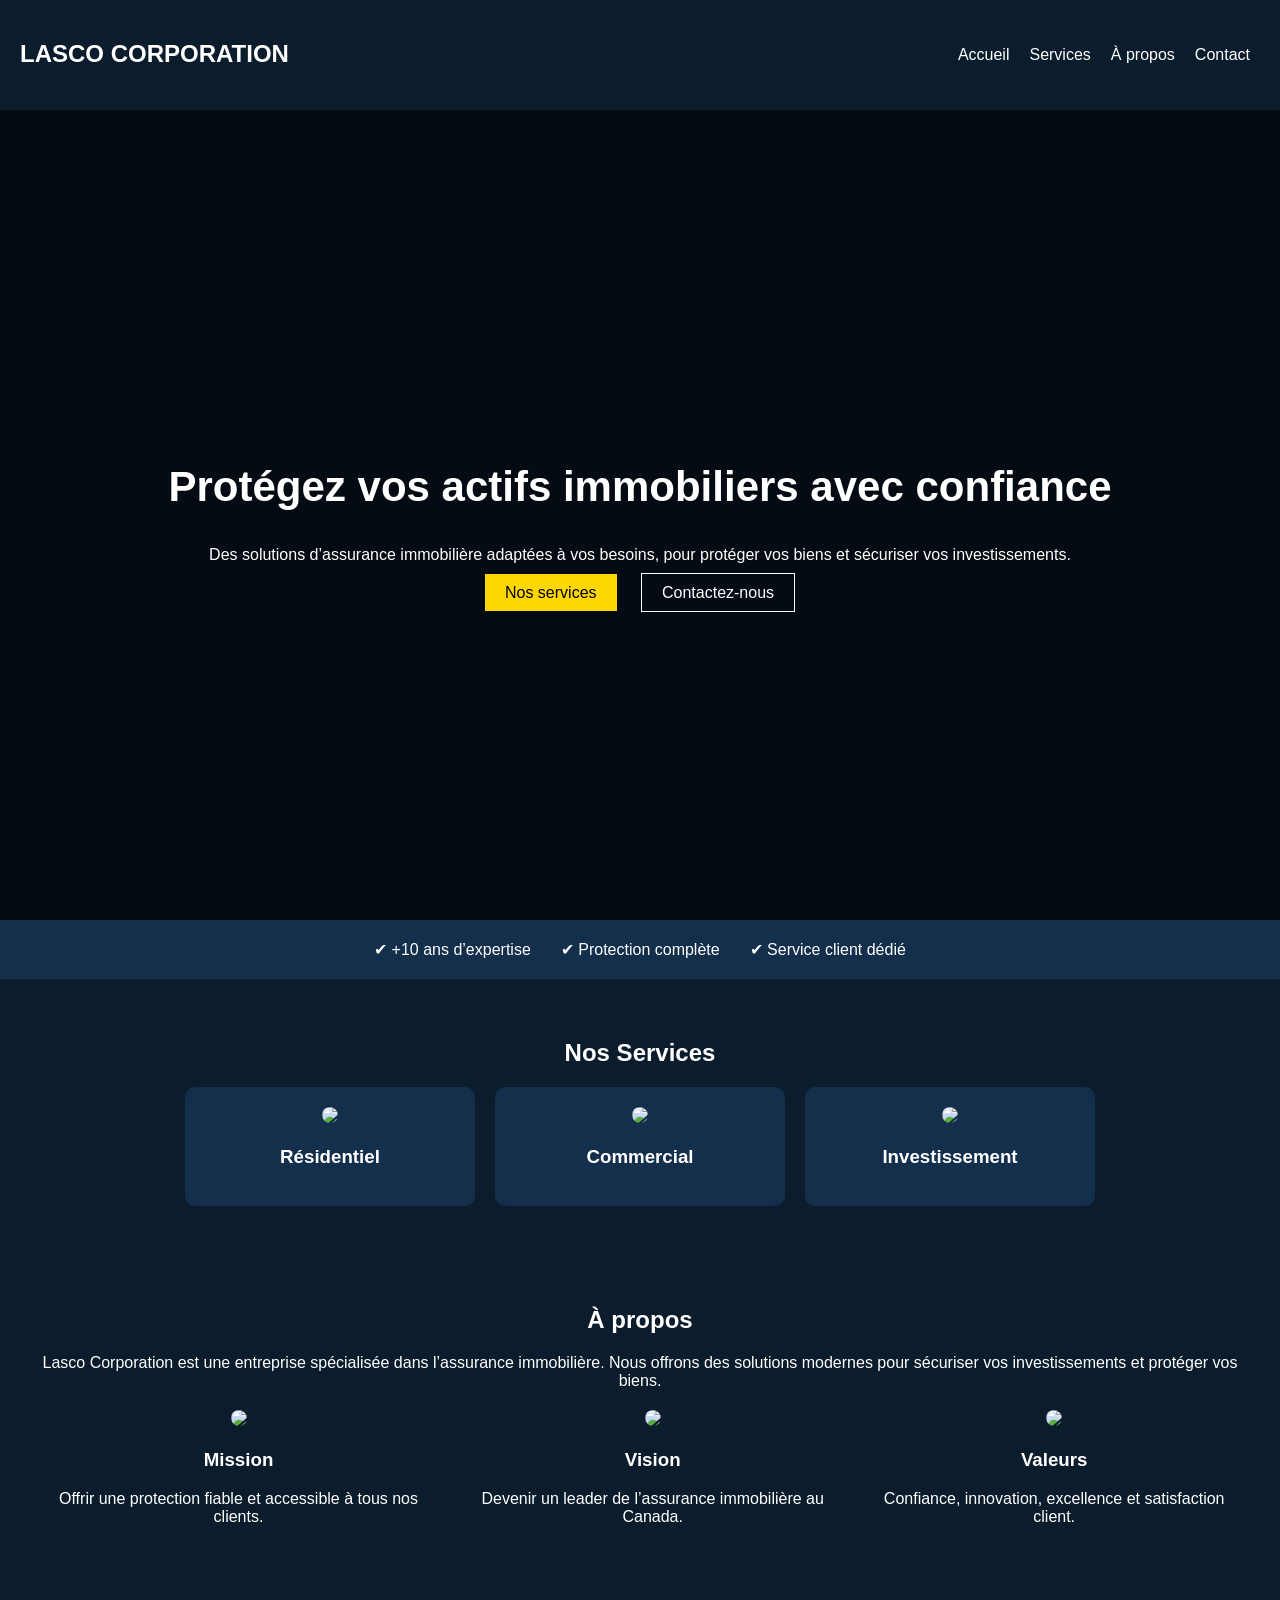
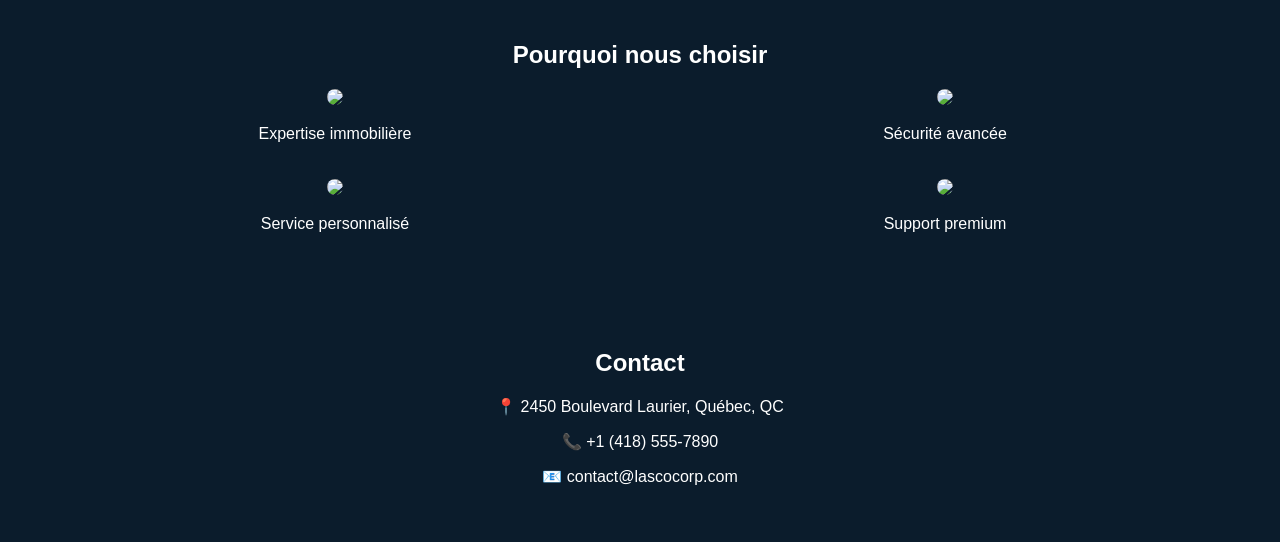
==== index.html @ 894a3225 "Add files via upload" ====
<!DOCTYPE html>
<html lang="fr">
<head>
<meta charset="UTF-8">
<meta name="viewport" content="width=device-width, initial-scale=1.0">
<title>Lasco Corporation</title>
<link rel="stylesheet" href="style.css">
</head>
<body>

<header>
<nav class="navbar">
<h1 class="logo">LASCO CORPORATION</h1>
<ul class="nav-links">
<li><a href="#home">Accueil</a></li>
<li><a href="#services">Services</a></li>
<li><a href="#about">À propos</a></li>
<li><a href="#contact">Contact</a></li>
</ul>
</nav>
</header>

<!-- HERO AMÉLIORÉ -->
<section id="home" class="hero">
<div class="overlay">
<div class="hero-content">
<h2 class="fade-in">Protégez vos actifs immobiliers avec confiance</h2>

<p class="fade-in delay">
Des solutions d’assurance immobilière adaptées à vos besoins, 
pour protéger vos biens et sécuriser vos investissements.
</p>

<div class="hero-buttons fade-in delay2">
<a href="#services" class="btn">Nos services</a>
<a href="#contact" class="btn-outline">Contactez-nous</a>
</div>

</div>
</div>
</section>

<!-- HIGHLIGHTS -->
<section class="highlights">
<div>✔ +10 ans d’expertise</div>
<div>✔ Protection complète</div>
<div>✔ Service client dédié</div>
</section>

<!-- SERVICES -->
<section id="services" class="services">
<h2>Nos Services</h2>
<div class="cards">

<a href="residentiel.html" class="card">
<img src="https://images.unsplash.com/photo-1568605114967-8130f3a36994">
<h3>Résidentiel</h3>
</a>

<a href="commercial.html" class="card">
<img src="https://images.unsplash.com/photo-1486406146926-c627a92ad1ab">
<h3>Commercial</h3>
</a>

<a href="investissement.html" class="card">
<img src="https://images.unsplash.com/photo-1554224155-6726b3ff858f">
<h3>Investissement</h3>
</a>

</div>
</section>

<!-- ABOUT -->
<section id="about" class="about">
<h2>À propos</h2>
<p>
Lasco Corporation est une entreprise spécialisée dans l’assurance immobilière.
Nous offrons des solutions modernes pour sécuriser vos investissements et protéger vos biens.
</p>

<div class="values">

<div class="value-card">
<img src="https://images.unsplash.com/photo-1521737604893-d14cc237f11d">
<h3>Mission</h3>
<p>Offrir une protection fiable et accessible à tous nos clients.</p>
</div>

<div class="value-card">
<img src="https://images.unsplash.com/photo-1504384308090-c894fdcc538d">
<h3>Vision</h3>
<p>Devenir un leader de l’assurance immobilière au Canada.</p>
</div>

<div class="value-card">
<img src="https://images.unsplash.com/photo-1529333166437-7750a6dd5a70">
<h3>Valeurs</h3>
<p>Confiance, innovation, excellence et satisfaction client.</p>
</div>

</div>
</section>

<!-- WHY US -->
<section class="why">
<h2>Pourquoi nous choisir</h2>
<div class="why-grid">

<div class="why-card">
<img src="https://images.unsplash.com/photo-1486406146926-c627a92ad1ab">
<p>Expertise immobilière</p>
</div>

<div class="why-card">
<img src="https://images.unsplash.com/photo-1518770660439-4636190af475">
<p>Sécurité avancée</p>
</div>

<div class="why-card">
<img src="https://images.unsplash.com/photo-1521737604893-d14cc237f11d">
<p>Service personnalisé</p>
</div>

<div class="why-card">
<img src="https://images.unsplash.com/photo-1551434678-e076c223a692">
<p>Support premium</p>
</div>

</div>
</section>

<!-- CONTACT -->
<section id="contact" class="contact">
<h2>Contact</h2>
<p>📍 2450 Boulevard Laurier, Québec, QC</p>
<p>📞 +1 (418) 555-7890</p>
<p>📧 contact@lascocorp.com</p>
</section>

<script src="script.js"></script>
</body>
</html>
---- style.css ----
body {
    margin: 0;
    font-family: Arial, sans-serif;
    background: #0b1c2c;
    color: white;
}

/* NAVBAR */
.navbar {
    display: flex;
    justify-content: space-between;
    padding: 20px;
}

.nav-links {
    display: flex;
    list-style: none;
}

.nav-links li {
    margin: 10px;
}

.nav-links a {
    color: white;
    text-decoration: none;
}

/* HERO */
.hero {
    height: 90vh;
    background: url('https://images.unsplash.com/photo-1494526585095-c41746248156') center/cover;
    position: relative;
}

.overlay {
    background: rgba(0,0,0,0.6);
    height: 100%;
    display: flex;
    align-items: center;
    justify-content: center;
    text-align: center;
}

.hero-content h2 {
    font-size: 42px;
}

/* BUTTONS */
.hero-buttons {
    margin-top: 20px;
}

.btn {
    background: gold;
    padding: 10px 20px;
    margin: 10px;
    color: black;
    text-decoration: none;
}

.btn-outline {
    border: 1px solid white;
    padding: 10px 20px;
    margin: 10px;
    color: white;
    text-decoration: none;
}

/* HIGHLIGHTS */
.highlights {
    display: flex;
    justify-content: center;
    gap: 30px;
    padding: 20px;
    background: #132f4c;
}

/* SECTIONS */
.services, .about, .why, .contact {
    padding: 40px;
    text-align: center;
}

/* SERVICES */
.cards {
    display: flex;
    gap: 20px;
    justify-content: center;
}

.card {
    background: #132f4c;
    padding: 20px;
    border-radius: 10px;
    width: 250px;
    text-decoration: none;
    color: white;
    transition: 0.3s;
}

.card img {
    width: 100%;
    border-radius: 10px;
}

.card:hover {
    transform: translateY(-10px);
}

/* VALUES */
.values {
    display: flex;
    gap: 20px;
    justify-content: center;
    margin-top: 20px;
}

.value-card img {
    width: 100%;
    border-radius: 10px;
}

/* WHY */
.why-grid {
    display: grid;
    grid-template-columns: repeat(2, 1fr);
    gap: 20px;
}

.why-card img {
    width: 100%;
    border-radius: 10px;
}

/* ANIMATIONS */
.fade-in {
    opacity: 0;
    transform: translateY(20px);
    animation: fadeIn 1s forwards;
}

.delay {
    animation-delay: 0.5s;
}

.delay2 {
    animation-delay: 1s;
}

@keyframes fadeIn {
    to {
        opacity: 1;
        transform: translateY(0);
    }
}

/* MOBILE */
@media(max-width: 768px) {

    .cards {
        flex-direction: column;
        align-items: center;
    }

    .values {
        flex-direction: column;
    }

    .highlights {
        flex-direction: column;
        align-items: center;
    }

    .why-grid {
        grid-template-columns: 1fr;
    }
}
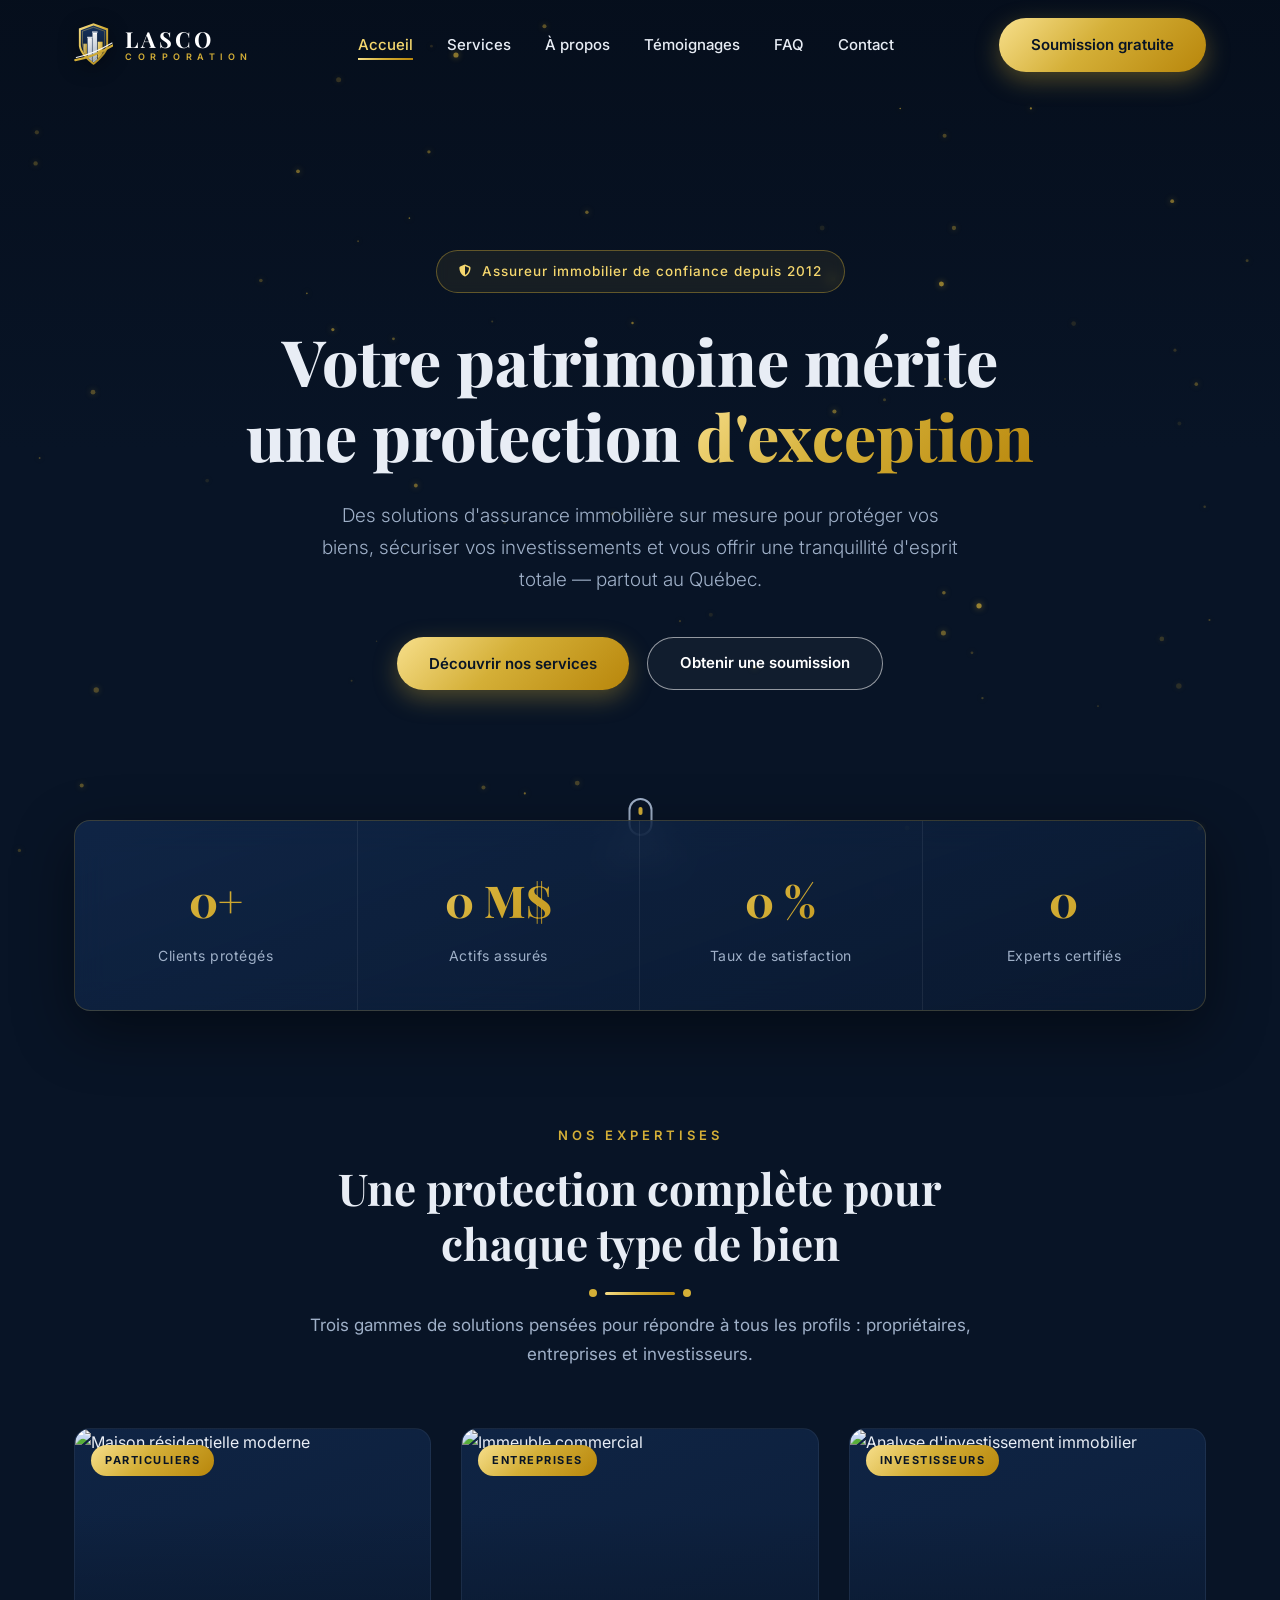
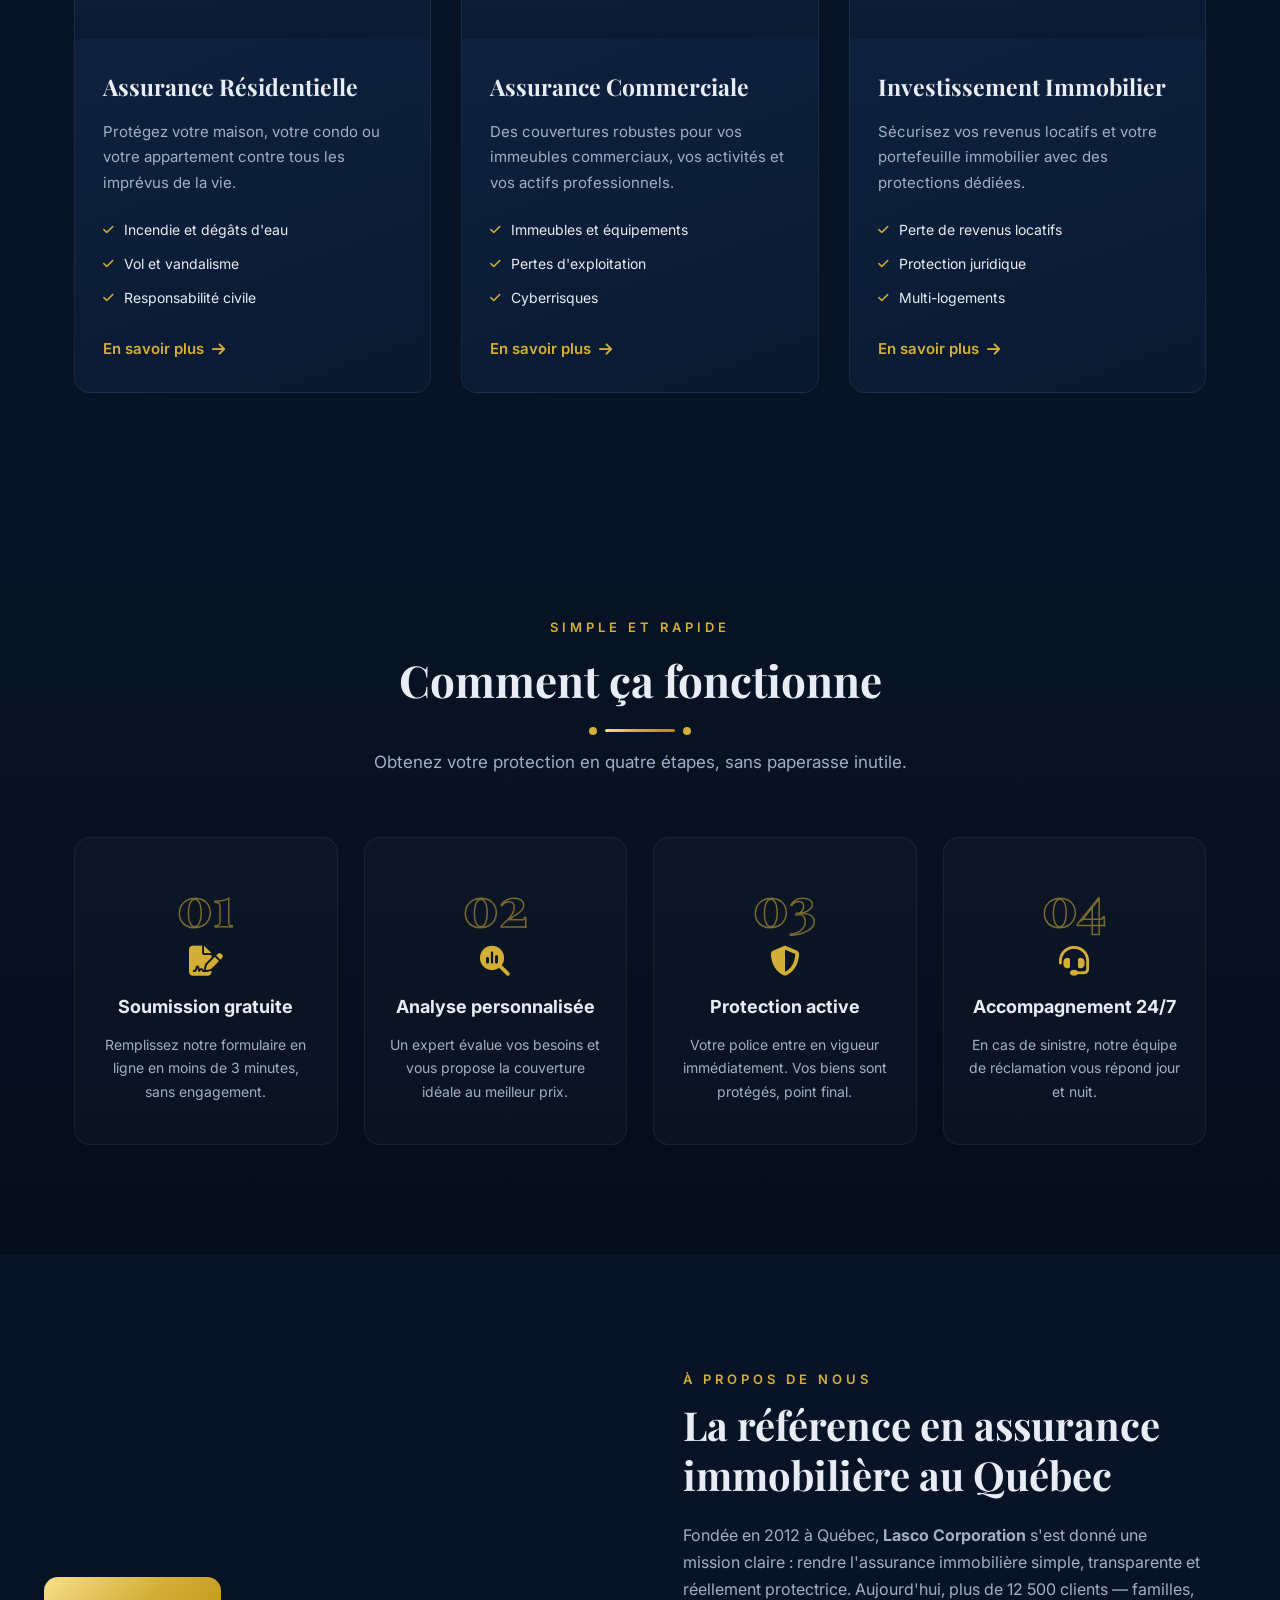
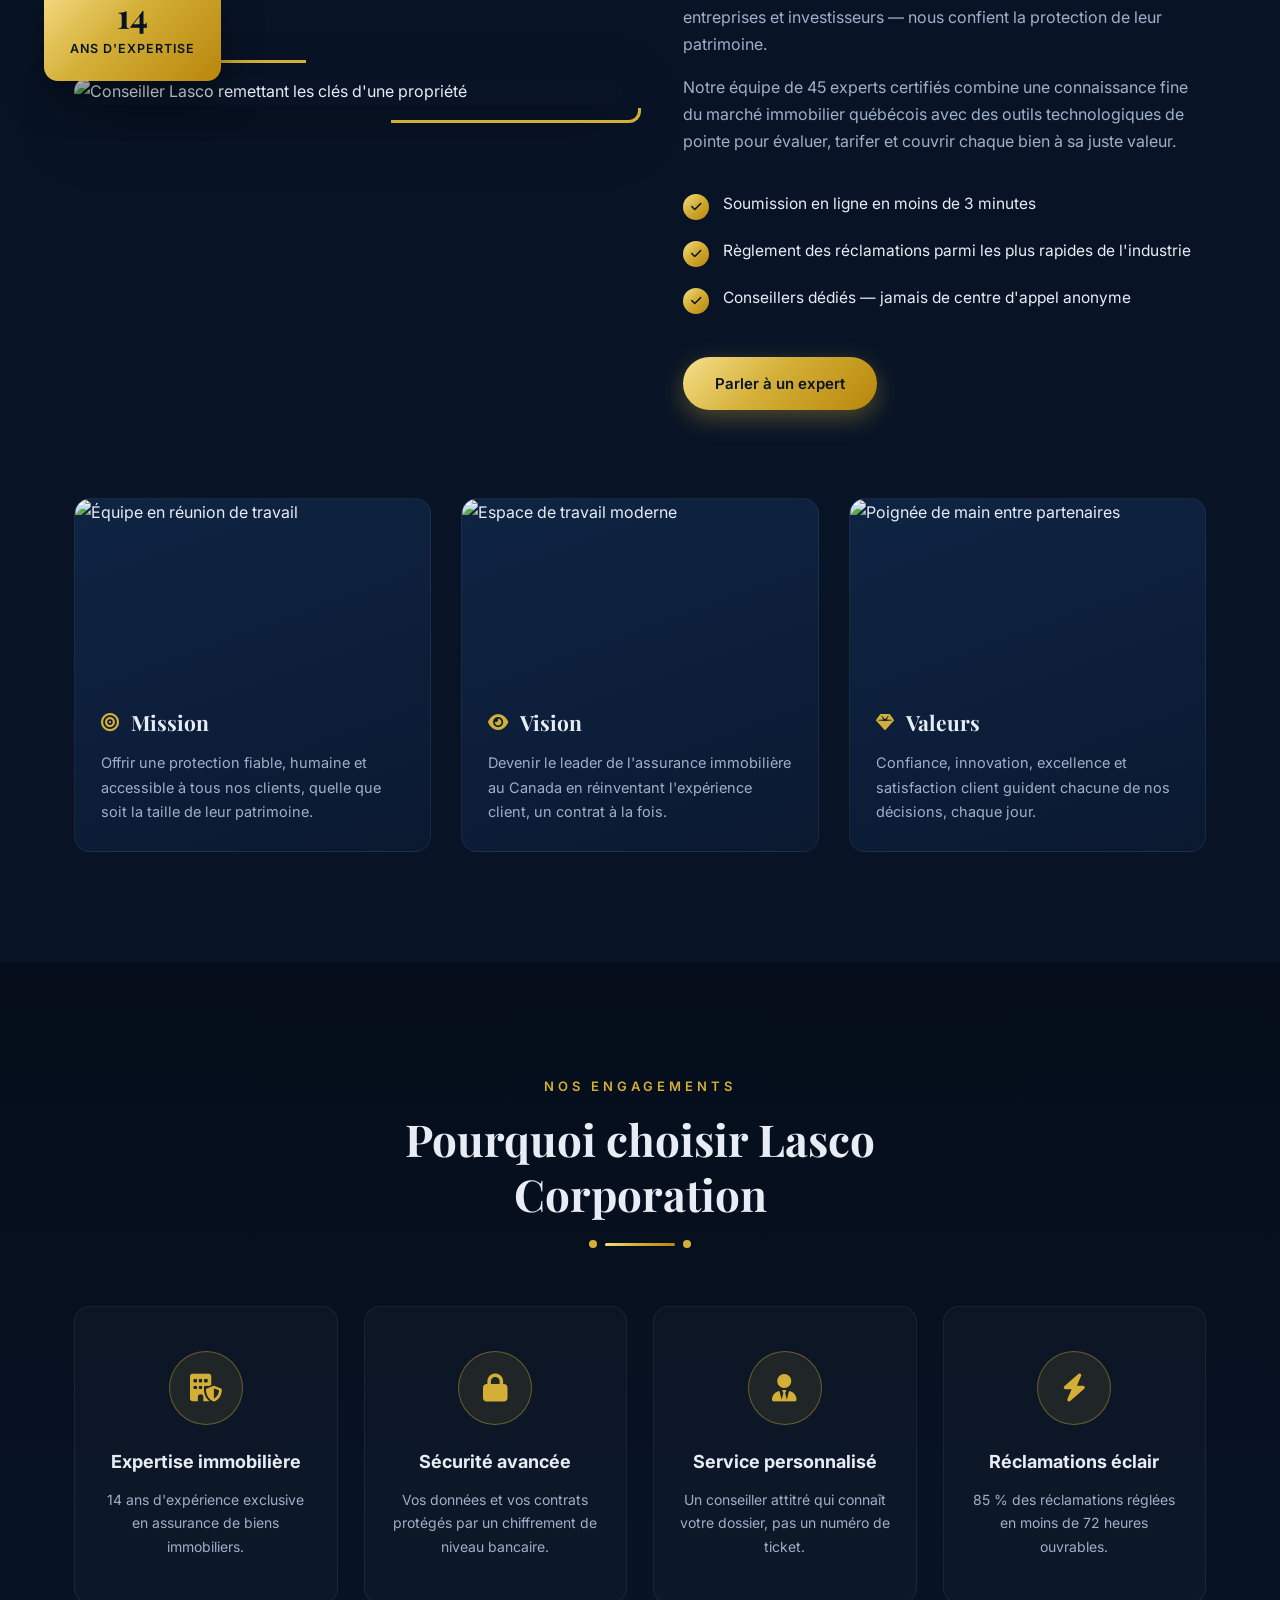
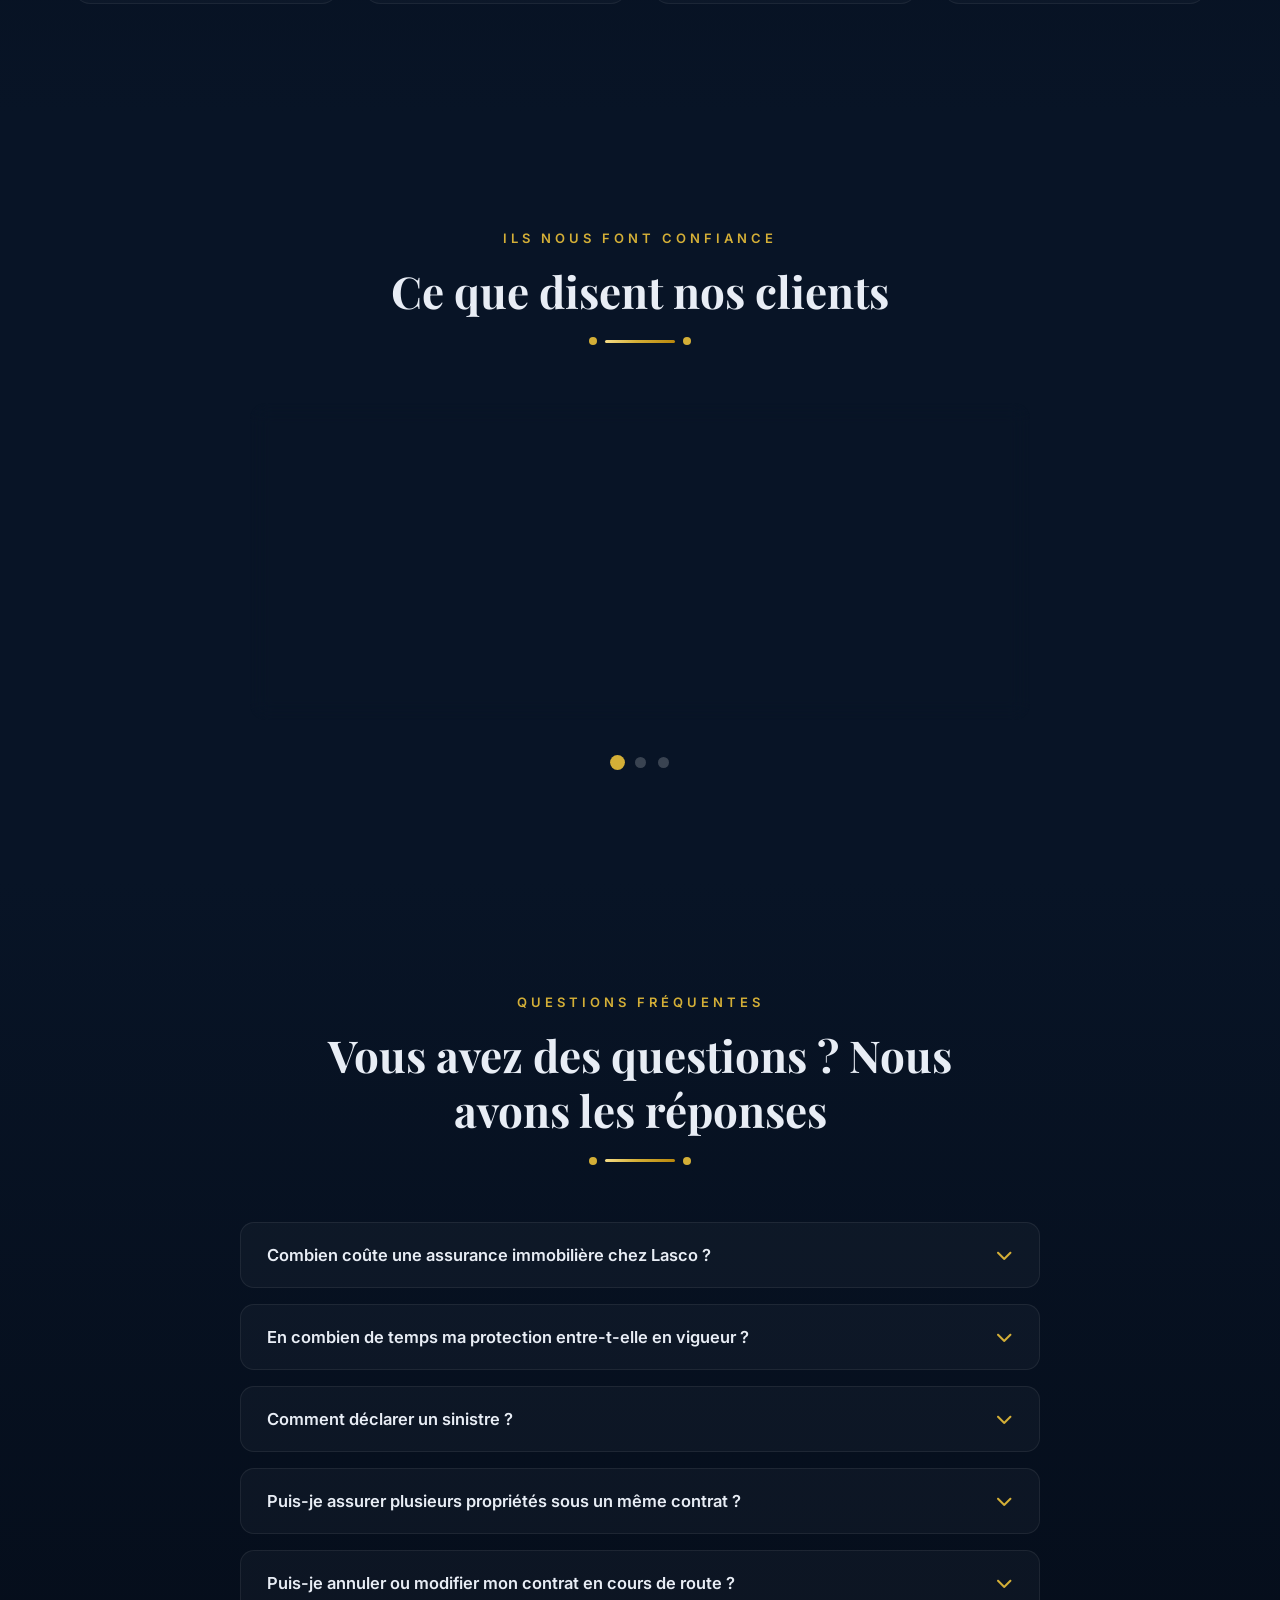
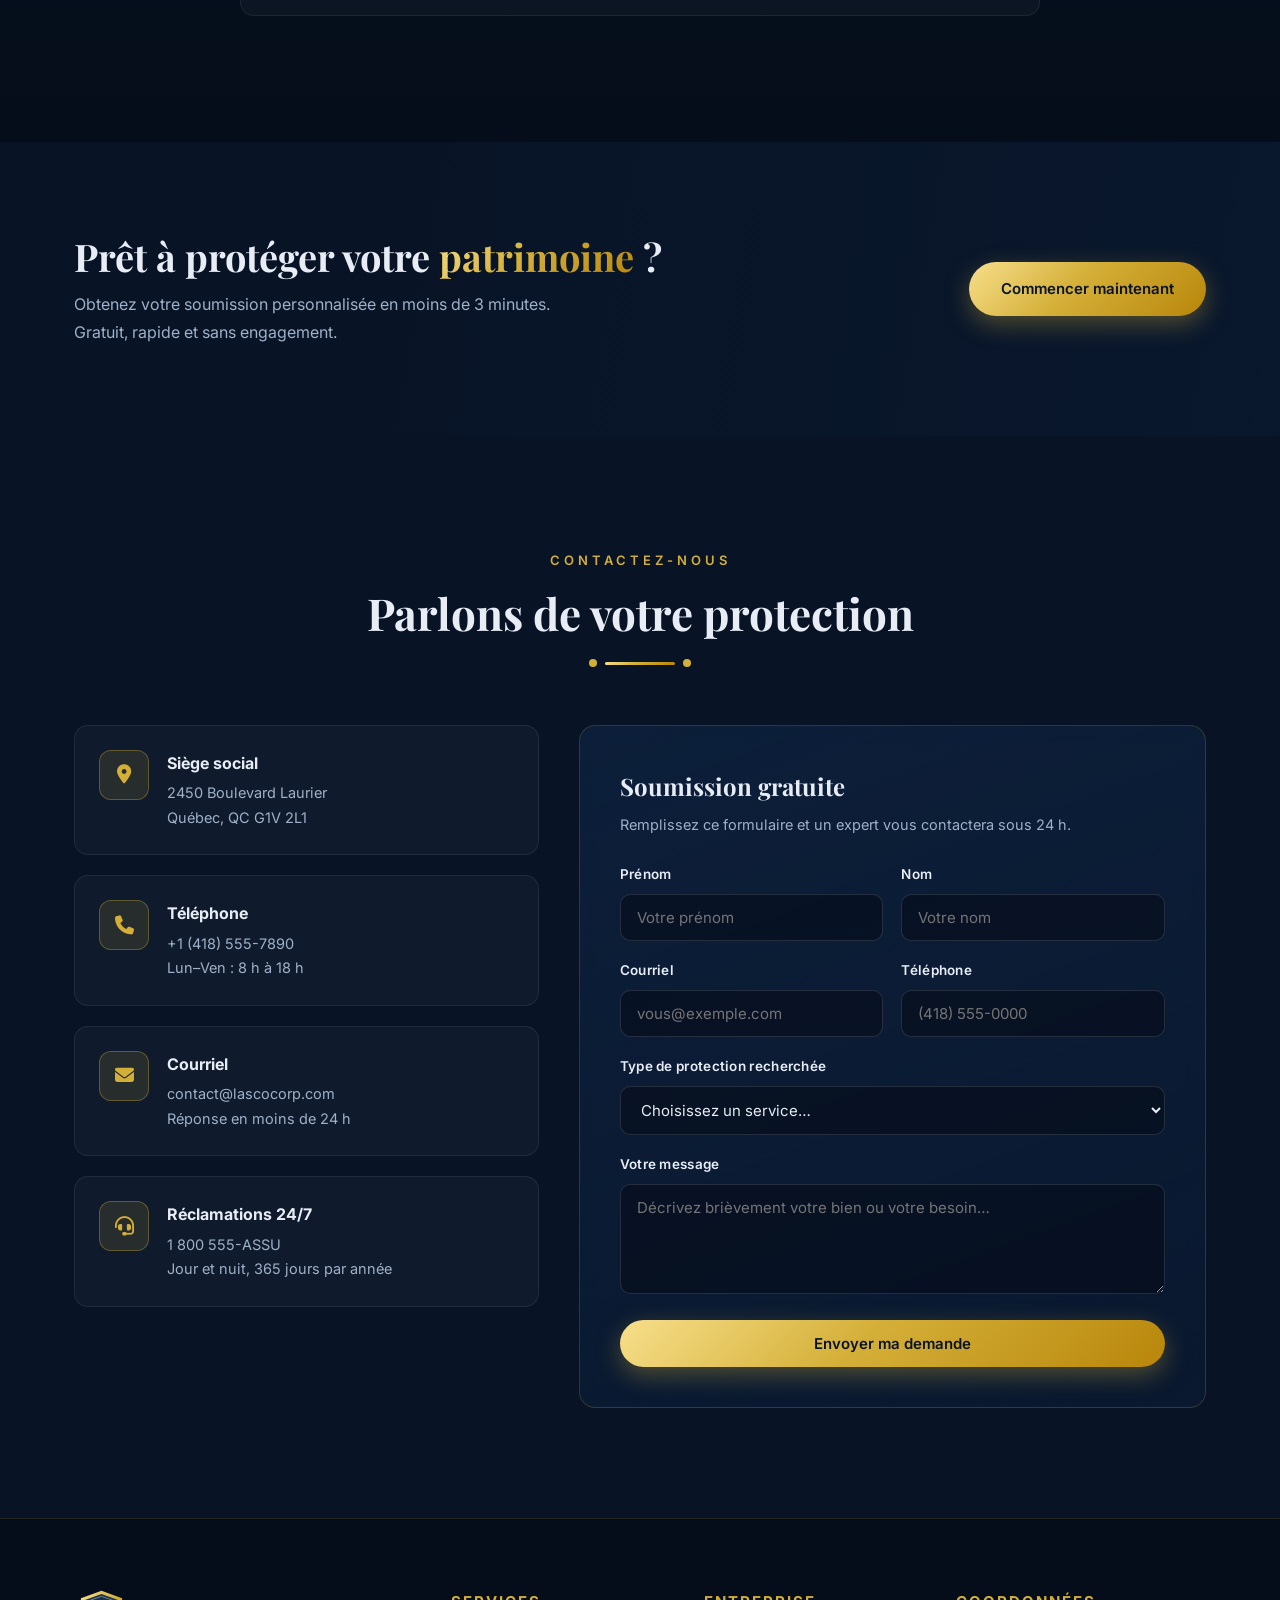
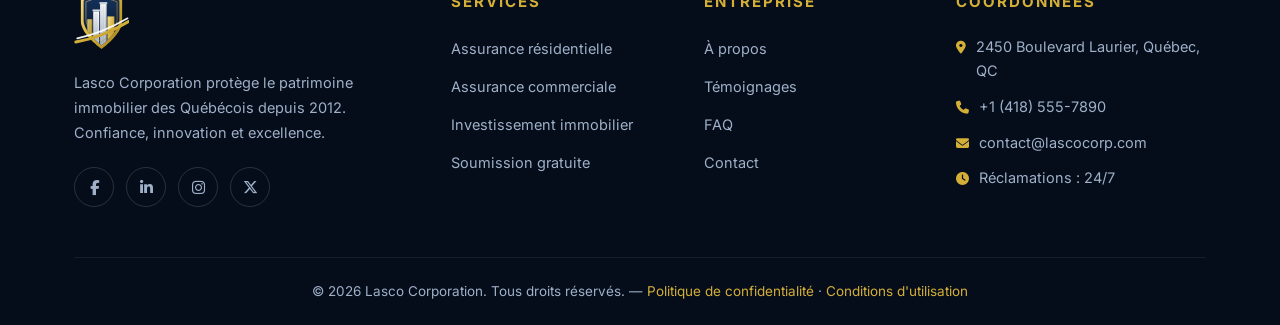
==== commit 1bd8ad45: "Add files via upload" ====
--- a/index.html
+++ b/index.html
@@ -3,140 +3,507 @@
 <head>
 <meta charset="UTF-8">
 <meta name="viewport" content="width=device-width, initial-scale=1.0">
-<title>Lasco Corporation</title>
+<title>Lasco Corporation — Assurance immobilière de prestige</title>
+<meta name="description" content="Lasco Corporation protège vos actifs immobiliers depuis 2012. Assurance résidentielle, commerciale et investissement au Québec.">
+<link rel="icon" type="image/svg+xml" href="logo.svg">
+<link rel="preconnect" href="https://fonts.googleapis.com">
+<link rel="preconnect" href="https://fonts.gstatic.com" crossorigin>
+<link href="https://fonts.googleapis.com/css2?family=Playfair+Display:wght@600;700;800&family=Inter:wght@300;400;500;600;700&display=swap" rel="stylesheet">
+<link rel="stylesheet" href="https://cdnjs.cloudflare.com/ajax/libs/font-awesome/6.5.1/css/all.min.css">
 <link rel="stylesheet" href="style.css">
 </head>
 <body>
 
-<header>
-<nav class="navbar">
-<h1 class="logo">LASCO CORPORATION</h1>
-<ul class="nav-links">
-<li><a href="#home">Accueil</a></li>
+<!-- PRELOADER -->
+<div id="preloader">
+<img src="logo.svg" alt="Lasco Corporation">
+<span>Lasco Corporation</span>
+</div>
+
+<!-- NAVBAR -->
+<header id="header">
+<nav class="navbar container">
+<a href="index.html" class="brand">
+<img src="logo.svg" alt="Logo Lasco Corporation" class="brand-logo">
+<span class="brand-text">LASCO<small>CORPORATION</small></span>
+</a>
+<ul class="nav-links" id="navLinks">
+<li><a href="#home" class="active">Accueil</a></li>
 <li><a href="#services">Services</a></li>
 <li><a href="#about">À propos</a></li>
+<li><a href="#temoignages">Témoignages</a></li>
+<li><a href="#faq">FAQ</a></li>
 <li><a href="#contact">Contact</a></li>
 </ul>
+<a href="#contact" class="btn btn-gold nav-cta">Soumission gratuite</a>
+<button class="hamburger" id="hamburger" aria-label="Ouvrir le menu">
+<span></span><span></span><span></span>
+</button>
 </nav>
 </header>
 
-<!-- HERO AMÉLIORÉ -->
+<!-- HERO -->
 <section id="home" class="hero">
-<div class="overlay">
+<div class="overlay"></div>
+<canvas id="particles"></canvas>
 <div class="hero-content">
-<h2 class="fade-in">Protégez vos actifs immobiliers avec confiance</h2>
-
-<p class="fade-in delay">
-Des solutions d’assurance immobilière adaptées à vos besoins, 
-pour protéger vos biens et sécuriser vos investissements.
+<div class="hero-badge fade-in"><i class="fa-solid fa-shield-halved"></i> Assureur immobilier de confiance depuis 2012</div>
+<h1 class="fade-in delay">Votre patrimoine mérite une protection <span class="gold-text">d'exception</span></h1>
+<p class="hero-sub fade-in delay2">
+Des solutions d'assurance immobilière sur mesure pour protéger vos biens,
+sécuriser vos investissements et vous offrir une tranquillité d'esprit totale — partout au Québec.
 </p>
-
-<div class="hero-buttons fade-in delay2">
-<a href="#services" class="btn">Nos services</a>
-<a href="#contact" class="btn-outline">Contactez-nous</a>
-</div>
-
-</div>
-</div>
-</section>
-
-<!-- HIGHLIGHTS -->
-<section class="highlights">
-<div>✔ +10 ans d’expertise</div>
-<div>✔ Protection complète</div>
-<div>✔ Service client dédié</div>
+<div class="hero-buttons fade-in delay3">
+<a href="#services" class="btn btn-gold">Découvrir nos services</a>
+<a href="#contact" class="btn btn-outline">Obtenir une soumission</a>
+</div>
+</div>
+<a href="#stats" class="hero-scroll" aria-label="Défiler vers le bas">
+<div class="mouse"></div>
+Défiler
+</a>
+</section>
+
+<!-- STATISTIQUES -->
+<section id="stats" class="stats container">
+<div class="stats-card reveal">
+<div class="stat">
+<div class="stat-num"><span class="counter" data-target="12500">12 500</span>+</div>
+<div class="stat-label">Clients protégés</div>
+</div>
+<div class="stat">
+<div class="stat-num"><span class="counter" data-target="2400">2 400</span> M$</div>
+<div class="stat-label">Actifs assurés</div>
+</div>
+<div class="stat">
+<div class="stat-num"><span class="counter" data-target="98">98</span> %</div>
+<div class="stat-label">Taux de satisfaction</div>
+</div>
+<div class="stat">
+<div class="stat-num"><span class="counter" data-target="45">45</span></div>
+<div class="stat-label">Experts certifiés</div>
+</div>
+</div>
 </section>
 
 <!-- SERVICES -->
-<section id="services" class="services">
-<h2>Nos Services</h2>
+<section id="services" class="services section">
+<div class="container">
+<div class="section-head reveal">
+<span class="kicker">Nos expertises</span>
+<h2>Une protection complète pour chaque type de bien</h2>
+<div class="divider"></div>
+<p>Trois gammes de solutions pensées pour répondre à tous les profils : propriétaires, entreprises et investisseurs.</p>
+</div>
+
 <div class="cards">
 
-<a href="residentiel.html" class="card">
-<img src="https://images.unsplash.com/photo-1568605114967-8130f3a36994">
-<h3>Résidentiel</h3>
+<a href="residentiel.html" class="card reveal">
+<div class="card-img">
+<span class="card-tag">Particuliers</span>
+<img src="https://images.unsplash.com/photo-1568605114967-8130f3a36994?auto=format&fit=crop&w=800&q=80" alt="Maison résidentielle moderne">
+</div>
+<div class="card-body">
+<h3>Assurance Résidentielle</h3>
+<p>Protégez votre maison, votre condo ou votre appartement contre tous les imprévus de la vie.</p>
+<ul class="card-list">
+<li><i class="fa-solid fa-check"></i> Incendie et dégâts d'eau</li>
+<li><i class="fa-solid fa-check"></i> Vol et vandalisme</li>
+<li><i class="fa-solid fa-check"></i> Responsabilité civile</li>
+</ul>
+<span class="card-link">En savoir plus <i class="fa-solid fa-arrow-right"></i></span>
+</div>
 </a>
 
-<a href="commercial.html" class="card">
-<img src="https://images.unsplash.com/photo-1486406146926-c627a92ad1ab">
-<h3>Commercial</h3>
+<a href="commercial.html" class="card reveal">
+<div class="card-img">
+<span class="card-tag">Entreprises</span>
+<img src="https://images.unsplash.com/photo-1486406146926-c627a92ad1ab?auto=format&fit=crop&w=800&q=80" alt="Immeuble commercial">
+</div>
+<div class="card-body">
+<h3>Assurance Commerciale</h3>
+<p>Des couvertures robustes pour vos immeubles commerciaux, vos activités et vos actifs professionnels.</p>
+<ul class="card-list">
+<li><i class="fa-solid fa-check"></i> Immeubles et équipements</li>
+<li><i class="fa-solid fa-check"></i> Pertes d'exploitation</li>
+<li><i class="fa-solid fa-check"></i> Cyberrisques</li>
+</ul>
+<span class="card-link">En savoir plus <i class="fa-solid fa-arrow-right"></i></span>
+</div>
 </a>
 
-<a href="investissement.html" class="card">
-<img src="https://images.unsplash.com/photo-1554224155-6726b3ff858f">
-<h3>Investissement</h3>
+<a href="investissement.html" class="card reveal">
+<div class="card-img">
+<span class="card-tag">Investisseurs</span>
+<img src="https://images.unsplash.com/photo-1554224155-6726b3ff858f?auto=format&fit=crop&w=800&q=80" alt="Analyse d'investissement immobilier">
+</div>
+<div class="card-body">
+<h3>Investissement Immobilier</h3>
+<p>Sécurisez vos revenus locatifs et votre portefeuille immobilier avec des protections dédiées.</p>
+<ul class="card-list">
+<li><i class="fa-solid fa-check"></i> Perte de revenus locatifs</li>
+<li><i class="fa-solid fa-check"></i> Protection juridique</li>
+<li><i class="fa-solid fa-check"></i> Multi-logements</li>
+</ul>
+<span class="card-link">En savoir plus <i class="fa-solid fa-arrow-right"></i></span>
+</div>
 </a>
 
 </div>
-</section>
-
-<!-- ABOUT -->
-<section id="about" class="about">
-<h2>À propos</h2>
+</div>
+</section>
+
+<!-- PROCESSUS -->
+<section class="process section">
+<div class="container">
+<div class="section-head reveal">
+<span class="kicker">Simple et rapide</span>
+<h2>Comment ça fonctionne</h2>
+<div class="divider"></div>
+<p>Obtenez votre protection en quatre étapes, sans paperasse inutile.</p>
+</div>
+<div class="steps">
+<div class="step reveal">
+<div class="step-num">01</div>
+<i class="fa-solid fa-file-signature"></i>
+<h3>Soumission gratuite</h3>
+<p>Remplissez notre formulaire en ligne en moins de 3 minutes, sans engagement.</p>
+</div>
+<div class="step reveal">
+<div class="step-num">02</div>
+<i class="fa-solid fa-magnifying-glass-chart"></i>
+<h3>Analyse personnalisée</h3>
+<p>Un expert évalue vos besoins et vous propose la couverture idéale au meilleur prix.</p>
+</div>
+<div class="step reveal">
+<div class="step-num">03</div>
+<i class="fa-solid fa-shield-halved"></i>
+<h3>Protection active</h3>
+<p>Votre police entre en vigueur immédiatement. Vos biens sont protégés, point final.</p>
+</div>
+<div class="step reveal">
+<div class="step-num">04</div>
+<i class="fa-solid fa-headset"></i>
+<h3>Accompagnement 24/7</h3>
+<p>En cas de sinistre, notre équipe de réclamation vous répond jour et nuit.</p>
+</div>
+</div>
+</div>
+</section>
+
+<!-- À PROPOS -->
+<section id="about" class="about section">
+<div class="container">
+
+<div class="about-grid">
+<div class="about-img reveal">
+<img src="https://images.unsplash.com/photo-1560518883-ce09059eeffa?auto=format&fit=crop&w=900&q=80" alt="Conseiller Lasco remettant les clés d'une propriété">
+<div class="about-exp">
+<strong>14</strong>
+<span>ANS D'EXPERTISE</span>
+</div>
+</div>
+<div class="about-text reveal">
+<span class="kicker">À propos de nous</span>
+<h2>La référence en assurance immobilière au Québec</h2>
 <p>
-Lasco Corporation est une entreprise spécialisée dans l’assurance immobilière.
-Nous offrons des solutions modernes pour sécuriser vos investissements et protéger vos biens.
+Fondée en 2012 à Québec, <strong>Lasco Corporation</strong> s'est donné une mission claire :
+rendre l'assurance immobilière simple, transparente et réellement protectrice.
+Aujourd'hui, plus de 12 500 clients — familles, entreprises et investisseurs —
+nous confient la protection de leur patrimoine.
 </p>
+<p>
+Notre équipe de 45 experts certifiés combine une connaissance fine du marché immobilier
+québécois avec des outils technologiques de pointe pour évaluer, tarifer et couvrir
+chaque bien à sa juste valeur.
+</p>
+<ul class="about-points">
+<li><i class="fa-solid fa-check"></i> Soumission en ligne en moins de 3 minutes</li>
+<li><i class="fa-solid fa-check"></i> Règlement des réclamations parmi les plus rapides de l'industrie</li>
+<li><i class="fa-solid fa-check"></i> Conseillers dédiés — jamais de centre d'appel anonyme</li>
+</ul>
+<a href="#contact" class="btn btn-gold">Parler à un expert</a>
+</div>
+</div>
 
 <div class="values">
-
-<div class="value-card">
-<img src="https://images.unsplash.com/photo-1521737604893-d14cc237f11d">
-<h3>Mission</h3>
-<p>Offrir une protection fiable et accessible à tous nos clients.</p>
-</div>
-
-<div class="value-card">
-<img src="https://images.unsplash.com/photo-1504384308090-c894fdcc538d">
-<h3>Vision</h3>
-<p>Devenir un leader de l’assurance immobilière au Canada.</p>
-</div>
-
-<div class="value-card">
-<img src="https://images.unsplash.com/photo-1529333166437-7750a6dd5a70">
-<h3>Valeurs</h3>
-<p>Confiance, innovation, excellence et satisfaction client.</p>
-</div>
-
-</div>
-</section>
-
-<!-- WHY US -->
-<section class="why">
-<h2>Pourquoi nous choisir</h2>
+<div class="value-card reveal">
+<img src="https://images.unsplash.com/photo-1521737604893-d14cc237f11d?auto=format&fit=crop&w=800&q=80" alt="Équipe en réunion de travail">
+<div class="value-body">
+<h3><i class="fa-solid fa-bullseye"></i> Mission</h3>
+<p>Offrir une protection fiable, humaine et accessible à tous nos clients, quelle que soit la taille de leur patrimoine.</p>
+</div>
+</div>
+<div class="value-card reveal">
+<img src="https://images.unsplash.com/photo-1504384308090-c894fdcc538d?auto=format&fit=crop&w=800&q=80" alt="Espace de travail moderne">
+<div class="value-body">
+<h3><i class="fa-solid fa-eye"></i> Vision</h3>
+<p>Devenir le leader de l'assurance immobilière au Canada en réinventant l'expérience client, un contrat à la fois.</p>
+</div>
+</div>
+<div class="value-card reveal">
+<img src="https://images.unsplash.com/photo-1529333166437-7750a6dd5a70?auto=format&fit=crop&w=800&q=80" alt="Poignée de main entre partenaires">
+<div class="value-body">
+<h3><i class="fa-solid fa-gem"></i> Valeurs</h3>
+<p>Confiance, innovation, excellence et satisfaction client guident chacune de nos décisions, chaque jour.</p>
+</div>
+</div>
+</div>
+
+</div>
+</section>
+
+<!-- POURQUOI NOUS -->
+<section class="why section">
+<div class="container">
+<div class="section-head reveal">
+<span class="kicker">Nos engagements</span>
+<h2>Pourquoi choisir Lasco Corporation</h2>
+<div class="divider"></div>
+</div>
 <div class="why-grid">
-
-<div class="why-card">
-<img src="https://images.unsplash.com/photo-1486406146926-c627a92ad1ab">
-<p>Expertise immobilière</p>
-</div>
-
-<div class="why-card">
-<img src="https://images.unsplash.com/photo-1518770660439-4636190af475">
-<p>Sécurité avancée</p>
-</div>
-
-<div class="why-card">
-<img src="https://images.unsplash.com/photo-1521737604893-d14cc237f11d">
-<p>Service personnalisé</p>
-</div>
-
-<div class="why-card">
-<img src="https://images.unsplash.com/photo-1551434678-e076c223a692">
-<p>Support premium</p>
-</div>
-
+<div class="why-card reveal">
+<div class="why-icon"><i class="fa-solid fa-building-shield"></i></div>
+<h3>Expertise immobilière</h3>
+<p>14 ans d'expérience exclusive en assurance de biens immobiliers.</p>
+</div>
+<div class="why-card reveal">
+<div class="why-icon"><i class="fa-solid fa-lock"></i></div>
+<h3>Sécurité avancée</h3>
+<p>Vos données et vos contrats protégés par un chiffrement de niveau bancaire.</p>
+</div>
+<div class="why-card reveal">
+<div class="why-icon"><i class="fa-solid fa-user-tie"></i></div>
+<h3>Service personnalisé</h3>
+<p>Un conseiller attitré qui connaît votre dossier, pas un numéro de ticket.</p>
+</div>
+<div class="why-card reveal">
+<div class="why-icon"><i class="fa-solid fa-bolt"></i></div>
+<h3>Réclamations éclair</h3>
+<p>85 % des réclamations réglées en moins de 72 heures ouvrables.</p>
+</div>
+</div>
+</div>
+</section>
+
+<!-- TÉMOIGNAGES -->
+<section id="temoignages" class="testimonials section">
+<div class="container">
+<div class="section-head reveal">
+<span class="kicker">Ils nous font confiance</span>
+<h2>Ce que disent nos clients</h2>
+<div class="divider"></div>
+</div>
+
+<div class="t-slider reveal">
+<div class="t-slide active">
+<div class="t-stars">★★★★★</div>
+<p class="t-quote">« Après un dégât d'eau majeur dans notre maison, Lasco a réglé notre réclamation en 48 heures. Leur conseiller nous a accompagnés du début à la fin. Un service comme on n'en voit plus. »</p>
+<div class="t-author">
+<strong>Marie-Claude Tremblay</strong>
+<span>Propriétaire résidentielle — Québec</span>
+</div>
+</div>
+<div class="t-slide">
+<div class="t-stars">★★★★★</div>
+<p class="t-quote">« Nous assurons nos trois immeubles commerciaux chez Lasco depuis 2019. Des tarifs compétitifs, mais surtout une équipe qui comprend vraiment les réalités des gestionnaires immobiliers. »</p>
+<div class="t-author">
+<strong>Jean-François Bouchard</strong>
+<span>Gestionnaire immobilier — Montréal</span>
+</div>
+</div>
+<div class="t-slide">
+<div class="t-stars">★★★★★</div>
+<p class="t-quote">« La protection contre la perte de revenus locatifs m'a littéralement sauvée lors d'un sinistre dans mon triplex. Je recommande Lasco à tous les investisseurs de mon réseau. »</p>
+<div class="t-author">
+<strong>Sophie Gagnon</strong>
+<span>Investisseuse immobilière — Lévis</span>
+</div>
+</div>
+</div>
+<div class="t-dots" id="tDots"></div>
+</div>
+</section>
+
+<!-- FAQ -->
+<section id="faq" class="faq section">
+<div class="container">
+<div class="section-head reveal">
+<span class="kicker">Questions fréquentes</span>
+<h2>Vous avez des questions ? Nous avons les réponses</h2>
+<div class="divider"></div>
+</div>
+<div class="faq-list">
+<div class="faq-item reveal">
+<button class="faq-q">Combien coûte une assurance immobilière chez Lasco ?<i class="fa-solid fa-chevron-down"></i></button>
+<div class="faq-a"><p>Nos protections résidentielles débutent à 49 $/mois et nos formules commerciales à 199 $/mois. Le prix exact dépend de la valeur du bien, de sa localisation et des couvertures choisies. La soumission en ligne est gratuite et sans engagement.</p></div>
+</div>
+<div class="faq-item reveal">
+<button class="faq-q">En combien de temps ma protection entre-t-elle en vigueur ?<i class="fa-solid fa-chevron-down"></i></button>
+<div class="faq-a"><p>Dès l'acceptation de votre soumission et la signature électronique du contrat, votre protection est active immédiatement — souvent le jour même de votre demande.</p></div>
+</div>
+<div class="faq-item reveal">
+<button class="faq-q">Comment déclarer un sinistre ?<i class="fa-solid fa-chevron-down"></i></button>
+<div class="faq-a"><p>Notre ligne de réclamation est ouverte 24 h/24, 7 j/7. Vous pouvez aussi déclarer un sinistre en ligne ou directement auprès de votre conseiller attitré. 85 % de nos réclamations sont réglées en moins de 72 heures ouvrables.</p></div>
+</div>
+<div class="faq-item reveal">
+<button class="faq-q">Puis-je assurer plusieurs propriétés sous un même contrat ?<i class="fa-solid fa-chevron-down"></i></button>
+<div class="faq-a"><p>Absolument. Notre gamme Investissement est justement conçue pour les portefeuilles multi-propriétés, avec une tarification à la porte et un rabais progressif selon le nombre d'unités assurées.</p></div>
+</div>
+<div class="faq-item reveal">
+<button class="faq-q">Puis-je annuler ou modifier mon contrat en cours de route ?<i class="fa-solid fa-chevron-down"></i></button>
+<div class="faq-a"><p>Oui. Vos couvertures sont modulables en tout temps depuis votre espace client, et l'annulation est possible sans pénalité avec un préavis de 30 jours.</p></div>
+</div>
+</div>
+</div>
+</section>
+
+<!-- BANDEAU CTA -->
+<section class="cta-band">
+<div class="container cta-inner reveal">
+<div>
+<h2>Prêt à protéger votre <span class="gold-text">patrimoine</span> ?</h2>
+<p>Obtenez votre soumission personnalisée en moins de 3 minutes. Gratuit, rapide et sans engagement.</p>
+</div>
+<a href="#contact" class="btn btn-gold">Commencer maintenant</a>
 </div>
 </section>
 
 <!-- CONTACT -->
-<section id="contact" class="contact">
-<h2>Contact</h2>
-<p>📍 2450 Boulevard Laurier, Québec, QC</p>
-<p>📞 +1 (418) 555-7890</p>
-<p>📧 contact@lascocorp.com</p>
-</section>
+<section id="contact" class="contact section">
+<div class="container">
+<div class="section-head reveal">
+<span class="kicker">Contactez-nous</span>
+<h2>Parlons de votre protection</h2>
+<div class="divider"></div>
+</div>
+
+<div class="contact-grid">
+<div class="contact-info">
+<div class="info-card reveal">
+<i class="fa-solid fa-location-dot"></i>
+<div>
+<h3>Siège social</h3>
+<p>2450 Boulevard Laurier<br>Québec, QC G1V 2L1</p>
+</div>
+</div>
+<div class="info-card reveal">
+<i class="fa-solid fa-phone"></i>
+<div>
+<h3>Téléphone</h3>
+<p><a href="tel:+14185557890">+1 (418) 555-7890</a><br>Lun–Ven : 8 h à 18 h</p>
+</div>
+</div>
+<div class="info-card reveal">
+<i class="fa-solid fa-envelope"></i>
+<div>
+<h3>Courriel</h3>
+<p><a href="mailto:contact@lascocorp.com">contact@lascocorp.com</a><br>Réponse en moins de 24 h</p>
+</div>
+</div>
+<div class="info-card reveal">
+<i class="fa-solid fa-headset"></i>
+<div>
+<h3>Réclamations 24/7</h3>
+<p><a href="tel:+18005552726">1 800 555-ASSU</a><br>Jour et nuit, 365 jours par année</p>
+</div>
+</div>
+</div>
+
+<form class="contact-form reveal" id="quoteForm">
+<h3>Soumission gratuite</h3>
+<p>Remplissez ce formulaire et un expert vous contactera sous 24 h.</p>
+<div class="form-row">
+<div class="form-group">
+<label for="fname">Prénom</label>
+<input type="text" id="fname" name="fname" placeholder="Votre prénom" required>
+</div>
+<div class="form-group">
+<label for="lname">Nom</label>
+<input type="text" id="lname" name="lname" placeholder="Votre nom" required>
+</div>
+</div>
+<div class="form-row">
+<div class="form-group">
+<label for="email">Courriel</label>
+<input type="email" id="email" name="email" placeholder="vous@exemple.com" required>
+</div>
+<div class="form-group">
+<label for="phone">Téléphone</label>
+<input type="tel" id="phone" name="phone" placeholder="(418) 555-0000">
+</div>
+</div>
+<div class="form-group">
+<label for="service">Type de protection recherchée</label>
+<select id="service" name="service" required>
+<option value="" disabled selected>Choisissez un service…</option>
+<option value="residentiel">Assurance résidentielle</option>
+<option value="commercial">Assurance commerciale</option>
+<option value="investissement">Investissement immobilier</option>
+<option value="autre">Autre / je ne sais pas encore</option>
+</select>
+</div>
+<div class="form-group">
+<label for="message">Votre message</label>
+<textarea id="message" name="message" placeholder="Décrivez brièvement votre bien ou votre besoin…"></textarea>
+</div>
+<button type="submit" class="btn btn-gold" style="width:100%">Envoyer ma demande</button>
+<div class="form-success" id="formSuccess">
+<i class="fa-solid fa-circle-check"></i> Merci ! Votre demande a bien été envoyée. Un expert vous contactera sous 24 h.
+</div>
+</form>
+</div>
+</div>
+</section>
+
+<!-- FOOTER -->
+<footer class="footer">
+<div class="container">
+<div class="footer-grid">
+<div class="footer-brand">
+<img src="logo.svg" alt="Logo Lasco Corporation">
+<p>Lasco Corporation protège le patrimoine immobilier des Québécois depuis 2012. Confiance, innovation et excellence.</p>
+<div class="socials">
+<a href="#" aria-label="Facebook"><i class="fa-brands fa-facebook-f"></i></a>
+<a href="#" aria-label="LinkedIn"><i class="fa-brands fa-linkedin-in"></i></a>
+<a href="#" aria-label="Instagram"><i class="fa-brands fa-instagram"></i></a>
+<a href="#" aria-label="X"><i class="fa-brands fa-x-twitter"></i></a>
+</div>
+</div>
+<div class="footer-col">
+<h4>Services</h4>
+<ul>
+<li><a href="residentiel.html">Assurance résidentielle</a></li>
+<li><a href="commercial.html">Assurance commerciale</a></li>
+<li><a href="investissement.html">Investissement immobilier</a></li>
+<li><a href="index.html#contact">Soumission gratuite</a></li>
+</ul>
+</div>
+<div class="footer-col">
+<h4>Entreprise</h4>
+<ul>
+<li><a href="index.html#about">À propos</a></li>
+<li><a href="index.html#temoignages">Témoignages</a></li>
+<li><a href="index.html#faq">FAQ</a></li>
+<li><a href="index.html#contact">Contact</a></li>
+</ul>
+</div>
+<div class="footer-col">
+<h4>Coordonnées</h4>
+<p><i class="fa-solid fa-location-dot"></i> 2450 Boulevard Laurier, Québec, QC</p>
+<p><i class="fa-solid fa-phone"></i> +1 (418) 555-7890</p>
+<p><i class="fa-solid fa-envelope"></i> contact@lascocorp.com</p>
+<p><i class="fa-solid fa-clock"></i> Réclamations : 24/7</p>
+</div>
+</div>
+<div class="footer-bottom">
+© <span id="year">2026</span> Lasco Corporation. Tous droits réservés. — <a href="#">Politique de confidentialité</a> · <a href="#">Conditions d'utilisation</a>
+</div>
+</div>
+</footer>
+
+<button id="backTop" aria-label="Retour en haut"><i class="fa-solid fa-chevron-up"></i></button>
 
 <script src="script.js"></script>
 </body>
-</html>+</html>
--- a/style.css
+++ b/style.css
@@ -1,178 +1,842 @@
+/* ============================================================
+   LASCO CORPORATION — Feuille de style principale
+   Palette : bleu marine profond + or prestige
+   ============================================================ */
+
+:root {
+    --navy-950: #050d1a;
+    --navy-900: #081426;
+    --navy-800: #0a1930;
+    --navy-700: #0f2444;
+    --navy-600: #16335f;
+    --gold: #d4af37;
+    --gold-light: #f5d76e;
+    --gold-dark: #9c7a1c;
+    --text: #e8edf5;
+    --muted: #9fb0c8;
+    --radius: 16px;
+    --shadow: 0 20px 60px rgba(0, 0, 0, .45);
+    --grad-gold: linear-gradient(135deg, #f7df8b 0%, #d4af37 45%, #b8860b 100%);
+    --font-head: 'Playfair Display', Georgia, serif;
+    --font-body: 'Inter', system-ui, -apple-system, sans-serif;
+}
+
+* { margin: 0; padding: 0; box-sizing: border-box; }
+
+html {
+    scroll-behavior: smooth;
+    scroll-padding-top: 90px;
+}
+
 body {
-    margin: 0;
-    font-family: Arial, sans-serif;
-    background: #0b1c2c;
-    color: white;
-}
-
-/* NAVBAR */
-.navbar {
-    display: flex;
-    justify-content: space-between;
-    padding: 20px;
-}
-
-.nav-links {
-    display: flex;
-    list-style: none;
-}
-
-.nav-links li {
-    margin: 10px;
-}
-
+    font-family: var(--font-body);
+    background: var(--navy-900);
+    color: var(--text);
+    line-height: 1.7;
+    overflow-x: hidden;
+}
+
+::selection { background: var(--gold); color: var(--navy-900); }
+
+::-webkit-scrollbar { width: 10px; }
+::-webkit-scrollbar-track { background: var(--navy-950); }
+::-webkit-scrollbar-thumb { background: linear-gradient(var(--gold-dark), var(--gold)); border-radius: 5px; }
+
+img { max-width: 100%; display: block; }
+a { color: inherit; }
+ul { list-style: none; }
+
+.container { max-width: 1180px; margin: 0 auto; padding: 0 24px; }
+.section { padding: 110px 0; position: relative; }
+
+/* ---------- Titres de section ---------- */
+.section-head { text-align: center; max-width: 720px; margin: 0 auto 60px; }
+
+.kicker {
+    display: inline-block;
+    font-size: 13px;
+    font-weight: 600;
+    letter-spacing: 4px;
+    text-transform: uppercase;
+    color: var(--gold);
+    margin-bottom: 14px;
+}
+
+.section-head h2 {
+    font-family: var(--font-head);
+    font-size: clamp(30px, 4.5vw, 44px);
+    font-weight: 700;
+    line-height: 1.25;
+}
+
+.section-head p { color: var(--muted); margin-top: 16px; font-size: 17px; }
+
+.divider {
+    width: 70px; height: 3px;
+    background: var(--grad-gold);
+    margin: 22px auto 0;
+    border-radius: 2px;
+    position: relative;
+}
+.divider::before, .divider::after {
+    content: ''; position: absolute; top: -2.5px;
+    width: 8px; height: 8px; border-radius: 50%;
+    background: var(--gold);
+}
+.divider::before { left: -16px; }
+.divider::after { right: -16px; }
+
+.gold-text {
+    background: var(--grad-gold);
+    -webkit-background-clip: text;
+    background-clip: text;
+    -webkit-text-fill-color: transparent;
+}
+
+/* ============================================================
+   PRELOADER
+   ============================================================ */
+#preloader {
+    position: fixed; inset: 0; z-index: 9999;
+    background: var(--navy-950);
+    display: flex; flex-direction: column; align-items: center; justify-content: center;
+    gap: 18px;
+    transition: opacity .6s ease, visibility .6s;
+}
+#preloader.hidden { opacity: 0; visibility: hidden; }
+#preloader img { width: 90px; animation: pulse 1.4s ease-in-out infinite; }
+#preloader span {
+    font-size: 12px; letter-spacing: 6px; text-transform: uppercase; color: var(--gold);
+}
+@keyframes pulse {
+    0%, 100% { transform: scale(1); filter: drop-shadow(0 0 0 rgba(212,175,55,0)); }
+    50% { transform: scale(1.08); filter: drop-shadow(0 0 24px rgba(212,175,55,.55)); }
+}
+
+/* ============================================================
+   NAVBAR
+   ============================================================ */
+#header {
+    position: fixed; top: 0; left: 0; right: 0; z-index: 1000;
+    transition: background .4s ease, box-shadow .4s ease, padding .4s ease;
+    padding: 18px 0;
+}
+#header.scrolled {
+    background: rgba(8, 20, 38, .85);
+    backdrop-filter: blur(14px);
+    -webkit-backdrop-filter: blur(14px);
+    box-shadow: 0 10px 30px rgba(0, 0, 0, .35);
+    padding: 10px 0;
+    border-bottom: 1px solid rgba(212, 175, 55, .18);
+}
+
+.navbar { display: flex; align-items: center; justify-content: space-between; gap: 20px; }
+
+.brand { display: flex; align-items: center; gap: 12px; text-decoration: none; }
+.brand-logo { height: 46px; width: auto; filter: drop-shadow(0 4px 10px rgba(0,0,0,.4)); }
+.brand-text {
+    font-family: var(--font-head);
+    font-size: 22px; font-weight: 700; letter-spacing: 3px;
+    color: #fff; line-height: 1.05;
+    display: flex; flex-direction: column;
+}
+.brand-text small {
+    font-family: var(--font-body);
+    font-size: 9px; font-weight: 600; letter-spacing: 5.5px;
+    color: var(--gold);
+}
+
+.nav-links { display: flex; align-items: center; gap: 34px; }
 .nav-links a {
-    color: white;
-    text-decoration: none;
-}
-
-/* HERO */
+    text-decoration: none; font-size: 15px; font-weight: 500;
+    color: var(--text); position: relative; padding: 6px 0;
+    transition: color .3s;
+}
+.nav-links a::after {
+    content: ''; position: absolute; left: 0; bottom: 0;
+    width: 0; height: 2px; background: var(--grad-gold);
+    transition: width .35s ease;
+}
+.nav-links a:hover, .nav-links a.active { color: var(--gold-light); }
+.nav-links a:hover::after, .nav-links a.active::after { width: 100%; }
+
+.nav-cta { white-space: nowrap; }
+
+.hamburger {
+    display: none; flex-direction: column; gap: 5px;
+    background: none; border: none; cursor: pointer; padding: 6px; z-index: 1100;
+}
+.hamburger span {
+    width: 26px; height: 2.5px; background: var(--gold);
+    border-radius: 2px; transition: .35s ease;
+}
+.hamburger.open span:nth-child(1) { transform: translateY(7.5px) rotate(45deg); }
+.hamburger.open span:nth-child(2) { opacity: 0; }
+.hamburger.open span:nth-child(3) { transform: translateY(-7.5px) rotate(-45deg); }
+
+/* ============================================================
+   BOUTONS
+   ============================================================ */
+.btn {
+    display: inline-block; position: relative; overflow: hidden;
+    padding: 14px 32px; border-radius: 50px;
+    font-family: var(--font-body); font-size: 15px; font-weight: 600;
+    text-decoration: none; cursor: pointer; border: none;
+    transition: transform .3s ease, box-shadow .3s ease;
+}
+.btn-gold {
+    background: var(--grad-gold); color: var(--navy-900);
+    box-shadow: 0 8px 25px rgba(212, 175, 55, .35);
+}
+.btn-gold:hover { transform: translateY(-3px); box-shadow: 0 14px 35px rgba(212, 175, 55, .5); }
+.btn-outline {
+    border: 1.5px solid rgba(255, 255, 255, .55); color: #fff;
+    background: rgba(255, 255, 255, .04);
+    backdrop-filter: blur(4px);
+    padding: 12.5px 32px;
+}
+.btn-outline:hover {
+    border-color: var(--gold); color: var(--gold-light);
+    transform: translateY(-3px);
+    box-shadow: 0 10px 30px rgba(0, 0, 0, .35);
+}
+/* Effet de brillance au survol */
+.btn-gold::before {
+    content: ''; position: absolute; top: 0; left: -80%;
+    width: 50%; height: 100%;
+    background: linear-gradient(105deg, transparent, rgba(255,255,255,.55), transparent);
+    transform: skewX(-20deg);
+    transition: left .6s ease;
+}
+.btn-gold:hover::before { left: 130%; }
+
+/* ============================================================
+   HERO
+   ============================================================ */
 .hero {
-    height: 90vh;
-    background: url('https://images.unsplash.com/photo-1494526585095-c41746248156') center/cover;
+    min-height: 100vh;
+    display: flex; align-items: center; justify-content: center;
     position: relative;
-}
-
-.overlay {
-    background: rgba(0,0,0,0.6);
-    height: 100%;
-    display: flex;
-    align-items: center;
-    justify-content: center;
-    text-align: center;
-}
-
-.hero-content h2 {
-    font-size: 42px;
-}
-
-/* BUTTONS */
-.hero-buttons {
-    margin-top: 20px;
-}
-
-.btn {
-    background: gold;
-    padding: 10px 20px;
-    margin: 10px;
-    color: black;
-    text-decoration: none;
-}
-
-.btn-outline {
-    border: 1px solid white;
-    padding: 10px 20px;
-    margin: 10px;
-    color: white;
-    text-decoration: none;
-}
-
-/* HIGHLIGHTS */
-.highlights {
-    display: flex;
-    justify-content: center;
-    gap: 30px;
-    padding: 20px;
-    background: #132f4c;
-}
-
-/* SECTIONS */
-.services, .about, .why, .contact {
-    padding: 40px;
-    text-align: center;
-}
-
-/* SERVICES */
-.cards {
-    display: flex;
-    gap: 20px;
-    justify-content: center;
-}
+    background: url('https://images.unsplash.com/photo-1494526585095-c41746248156?auto=format&fit=crop&w=1920&q=80') center/cover fixed;
+}
+.hero .overlay {
+    position: absolute; inset: 0;
+    background: linear-gradient(180deg, rgba(5,13,26,.82) 0%, rgba(8,20,38,.72) 50%, var(--navy-900) 100%);
+}
+#particles { position: absolute; inset: 0; pointer-events: none; }
+
+.hero-content {
+    position: relative; z-index: 2;
+    text-align: center; max-width: 860px; padding: 140px 24px 100px;
+}
+
+.hero-badge {
+    display: inline-flex; align-items: center; gap: 10px;
+    padding: 9px 22px; border-radius: 50px;
+    border: 1px solid rgba(212, 175, 55, .4);
+    background: rgba(212, 175, 55, .08);
+    backdrop-filter: blur(6px);
+    font-size: 13.5px; font-weight: 500; letter-spacing: 1px;
+    color: var(--gold-light);
+    margin-bottom: 30px;
+}
+.hero-badge i { font-size: 12px; }
+
+.hero h1 {
+    font-family: var(--font-head);
+    font-size: clamp(38px, 6vw, 64px);
+    font-weight: 800; line-height: 1.18;
+    margin-bottom: 26px;
+}
+
+.hero-sub {
+    font-size: clamp(16px, 2vw, 19px);
+    color: var(--muted); font-weight: 300;
+    max-width: 640px; margin: 0 auto 40px;
+}
+
+.hero-buttons { display: flex; gap: 18px; justify-content: center; flex-wrap: wrap; }
+
+.hero-scroll {
+    position: absolute; bottom: 34px; left: 50%; transform: translateX(-50%);
+    z-index: 2; color: var(--muted); font-size: 12px; letter-spacing: 3px;
+    text-transform: uppercase; text-decoration: none;
+    display: flex; flex-direction: column; align-items: center; gap: 10px;
+    transition: color .3s;
+}
+.hero-scroll:hover { color: var(--gold); }
+.hero-scroll .mouse {
+    width: 24px; height: 38px; border: 2px solid currentColor; border-radius: 14px;
+    position: relative;
+}
+.hero-scroll .mouse::after {
+    content: ''; position: absolute; left: 50%; top: 7px;
+    width: 4px; height: 8px; border-radius: 2px;
+    background: var(--gold); transform: translateX(-50%);
+    animation: wheel 1.6s ease-in-out infinite;
+}
+@keyframes wheel {
+    0% { opacity: 1; transform: translate(-50%, 0); }
+    100% { opacity: 0; transform: translate(-50%, 14px); }
+}
+
+/* ============================================================
+   STATISTIQUES
+   ============================================================ */
+.stats { margin-top: -80px; position: relative; z-index: 5; padding-bottom: 0; }
+.stats-card {
+    display: grid; grid-template-columns: repeat(4, 1fr);
+    background: linear-gradient(160deg, rgba(22, 51, 95, .55), rgba(10, 25, 48, .9));
+    border: 1px solid rgba(212, 175, 55, .22);
+    backdrop-filter: blur(16px);
+    border-radius: var(--radius);
+    box-shadow: var(--shadow);
+    overflow: hidden;
+}
+.stat {
+    text-align: center; padding: 42px 20px;
+    border-right: 1px solid rgba(255, 255, 255, .07);
+}
+.stat:last-child { border-right: none; }
+.stat-num {
+    font-family: var(--font-head);
+    font-size: clamp(30px, 3.6vw, 44px); font-weight: 800;
+    background: var(--grad-gold);
+    -webkit-background-clip: text; background-clip: text;
+    -webkit-text-fill-color: transparent;
+}
+.stat-label { font-size: 14px; color: var(--muted); margin-top: 6px; letter-spacing: .5px; }
+
+/* ============================================================
+   SERVICES
+   ============================================================ */
+.cards { display: grid; grid-template-columns: repeat(3, 1fr); gap: 30px; }
 
 .card {
-    background: #132f4c;
-    padding: 20px;
-    border-radius: 10px;
-    width: 250px;
-    text-decoration: none;
-    color: white;
-    transition: 0.3s;
-}
-
-.card img {
-    width: 100%;
-    border-radius: 10px;
-}
-
+    background: linear-gradient(160deg, var(--navy-700), var(--navy-800));
+    border: 1px solid rgba(255, 255, 255, .06);
+    border-radius: var(--radius); overflow: hidden;
+    text-decoration: none; color: var(--text);
+    transition: transform .45s cubic-bezier(.2, .7, .3, 1), box-shadow .45s, border-color .45s;
+    display: flex; flex-direction: column;
+}
 .card:hover {
+    transform: translateY(-12px);
+    border-color: rgba(212, 175, 55, .5);
+    box-shadow: 0 25px 60px rgba(0, 0, 0, .5), 0 0 40px rgba(212, 175, 55, .12);
+}
+
+.card-img { height: 210px; overflow: hidden; position: relative; }
+.card-img img { width: 100%; height: 100%; object-fit: cover; transition: transform .8s ease; }
+.card:hover .card-img img { transform: scale(1.1); }
+.card-img::after {
+    content: ''; position: absolute; inset: 0;
+    background: linear-gradient(180deg, transparent 40%, rgba(10, 25, 48, .85));
+}
+.card-tag {
+    position: absolute; top: 16px; left: 16px; z-index: 2;
+    background: var(--grad-gold); color: var(--navy-900);
+    font-size: 11px; font-weight: 700; letter-spacing: 1.5px; text-transform: uppercase;
+    padding: 6px 14px; border-radius: 30px;
+}
+
+.card-body { padding: 28px 28px 30px; flex: 1; display: flex; flex-direction: column; }
+.card-body h3 {
+    font-family: var(--font-head); font-size: 23px; font-weight: 700; margin-bottom: 12px;
+}
+.card-body p { color: var(--muted); font-size: 15px; margin-bottom: 18px; }
+
+.card-list { margin-bottom: 22px; }
+.card-list li {
+    font-size: 14px; color: var(--text); padding: 5px 0;
+    display: flex; align-items: center; gap: 10px;
+}
+.card-list i { color: var(--gold); font-size: 12px; }
+
+.card-link {
+    margin-top: auto; font-weight: 600; font-size: 15px; color: var(--gold);
+    display: flex; align-items: center; gap: 8px;
+    transition: gap .3s ease;
+}
+.card:hover .card-link { gap: 14px; }
+
+/* ============================================================
+   PROCESSUS
+   ============================================================ */
+.process { background: linear-gradient(180deg, var(--navy-900), var(--navy-950)); }
+.steps { display: grid; grid-template-columns: repeat(4, 1fr); gap: 26px; }
+.step {
+    text-align: center; padding: 40px 22px;
+    background: rgba(255, 255, 255, .025);
+    border: 1px solid rgba(255, 255, 255, .06);
+    border-radius: var(--radius);
+    position: relative;
+    transition: transform .4s, border-color .4s, background .4s;
+}
+.step:hover {
+    transform: translateY(-8px);
+    border-color: rgba(212, 175, 55, .4);
+    background: rgba(212, 175, 55, .05);
+}
+.step-num {
+    font-family: var(--font-head); font-size: 54px; font-weight: 800;
+    color: transparent;
+    -webkit-text-stroke: 1.5px rgba(212, 175, 55, .55);
+    line-height: 1; margin-bottom: 14px;
+}
+.step i { font-size: 30px; color: var(--gold); margin-bottom: 16px; display: block; }
+.step h3 { font-size: 18px; margin-bottom: 10px; }
+.step p { font-size: 14px; color: var(--muted); }
+
+/* ============================================================
+   À PROPOS
+   ============================================================ */
+.about-grid {
+    display: grid; grid-template-columns: 1.05fr 1fr; gap: 60px; align-items: center;
+    margin-bottom: 80px;
+}
+.about-img { position: relative; }
+.about-img img { border-radius: var(--radius); box-shadow: var(--shadow); }
+.about-img::before {
+    content: ''; position: absolute; inset: -18px auto auto -18px;
+    width: 45%; height: 45%;
+    border-top: 3px solid var(--gold); border-left: 3px solid var(--gold);
+    border-radius: 12px 0 0 0;
+}
+.about-img::after {
+    content: ''; position: absolute; inset: auto -18px -18px auto;
+    width: 45%; height: 45%;
+    border-bottom: 3px solid var(--gold); border-right: 3px solid var(--gold);
+    border-radius: 0 0 12px 0;
+}
+.about-exp {
+    position: absolute; bottom: 24px; left: -30px;
+    background: var(--grad-gold); color: var(--navy-900);
+    border-radius: 14px; padding: 20px 26px; text-align: center;
+    box-shadow: 0 16px 40px rgba(0, 0, 0, .45);
+}
+.about-exp strong { font-family: var(--font-head); font-size: 34px; display: block; line-height: 1.1; }
+.about-exp span { font-size: 12.5px; font-weight: 600; letter-spacing: 1px; }
+
+.about-text .kicker { margin-bottom: 10px; }
+.about-text h2 {
+    font-family: var(--font-head); font-size: clamp(28px, 3.6vw, 40px);
+    line-height: 1.25; margin-bottom: 22px;
+}
+.about-text p { color: var(--muted); margin-bottom: 16px; }
+
+.about-points { margin: 26px 0 34px; }
+.about-points li {
+    display: flex; gap: 14px; align-items: flex-start; padding: 9px 0; font-size: 15.5px;
+}
+.about-points i {
+    color: var(--navy-900); background: var(--grad-gold);
+    min-width: 26px; height: 26px; border-radius: 50%;
+    display: flex; align-items: center; justify-content: center;
+    font-size: 12px; margin-top: 3px;
+}
+
+.values { display: grid; grid-template-columns: repeat(3, 1fr); gap: 30px; }
+.value-card {
+    background: linear-gradient(160deg, var(--navy-700), var(--navy-800));
+    border: 1px solid rgba(255, 255, 255, .06);
+    border-radius: var(--radius); overflow: hidden;
+    transition: transform .4s, border-color .4s;
+}
+.value-card:hover { transform: translateY(-8px); border-color: rgba(212, 175, 55, .45); }
+.value-card img { height: 180px; width: 100%; object-fit: cover; }
+.value-body { padding: 26px; text-align: left; }
+.value-body h3 {
+    font-family: var(--font-head); font-size: 21px; margin-bottom: 10px;
+    display: flex; align-items: center; gap: 12px;
+}
+.value-body h3 i { color: var(--gold); font-size: 18px; }
+.value-body p { color: var(--muted); font-size: 14.5px; }
+
+/* ============================================================
+   POURQUOI NOUS
+   ============================================================ */
+.why { background: linear-gradient(180deg, var(--navy-950), var(--navy-900)); }
+.why-grid { display: grid; grid-template-columns: repeat(4, 1fr); gap: 26px; }
+.why-card {
+    text-align: center; padding: 44px 24px;
+    background: rgba(255, 255, 255, .025);
+    border: 1px solid rgba(255, 255, 255, .06);
+    border-radius: var(--radius);
+    transition: transform .4s, border-color .4s, box-shadow .4s;
+}
+.why-card:hover {
     transform: translateY(-10px);
-}
-
-/* VALUES */
-.values {
-    display: flex;
-    gap: 20px;
-    justify-content: center;
-    margin-top: 20px;
-}
-
-.value-card img {
-    width: 100%;
-    border-radius: 10px;
-}
-
-/* WHY */
-.why-grid {
-    display: grid;
-    grid-template-columns: repeat(2, 1fr);
-    gap: 20px;
-}
-
-.why-card img {
-    width: 100%;
-    border-radius: 10px;
-}
-
-/* ANIMATIONS */
-.fade-in {
-    opacity: 0;
-    transform: translateY(20px);
-    animation: fadeIn 1s forwards;
-}
-
-.delay {
-    animation-delay: 0.5s;
-}
-
-.delay2 {
-    animation-delay: 1s;
-}
-
-@keyframes fadeIn {
-    to {
-        opacity: 1;
-        transform: translateY(0);
+    border-color: rgba(212, 175, 55, .45);
+    box-shadow: 0 20px 50px rgba(0, 0, 0, .4);
+}
+.why-icon {
+    width: 74px; height: 74px; margin: 0 auto 22px;
+    border-radius: 50%;
+    background: rgba(212, 175, 55, .1);
+    border: 1.5px solid rgba(212, 175, 55, .4);
+    display: flex; align-items: center; justify-content: center;
+    font-size: 28px; color: var(--gold);
+    transition: background .4s, transform .4s;
+}
+.why-card:hover .why-icon {
+    background: var(--grad-gold); color: var(--navy-900);
+    transform: rotateY(180deg);
+}
+.why-card h3 { font-size: 18px; margin-bottom: 10px; }
+.why-card p { font-size: 14px; color: var(--muted); }
+
+/* ============================================================
+   TÉMOIGNAGES
+   ============================================================ */
+.t-slider { max-width: 780px; margin: 0 auto; position: relative; min-height: 320px; }
+.t-slide {
+    position: absolute; inset: 0;
+    opacity: 0; visibility: hidden; transform: translateY(16px);
+    transition: opacity .7s ease, transform .7s ease, visibility .7s;
+    text-align: center; padding: 50px 40px;
+    background: linear-gradient(160deg, rgba(22, 51, 95, .4), rgba(10, 25, 48, .85));
+    border: 1px solid rgba(212, 175, 55, .2);
+    border-radius: var(--radius);
+    backdrop-filter: blur(10px);
+    display: flex; flex-direction: column; justify-content: center; gap: 18px;
+}
+.t-slide.active { opacity: 1; visibility: visible; transform: translateY(0); position: relative; }
+.t-stars { color: var(--gold); font-size: 16px; letter-spacing: 4px; }
+.t-quote { font-size: 18px; font-style: italic; color: var(--text); line-height: 1.8; }
+.t-author strong { display: block; font-size: 16px; color: var(--gold-light); }
+.t-author span { font-size: 13.5px; color: var(--muted); }
+
+.t-dots { display: flex; justify-content: center; gap: 12px; margin-top: 34px; }
+.t-dot {
+    width: 11px; height: 11px; border-radius: 50%;
+    background: rgba(255, 255, 255, .2); border: none; cursor: pointer;
+    transition: background .3s, transform .3s;
+}
+.t-dot.active { background: var(--gold); transform: scale(1.35); }
+
+/* ============================================================
+   FAQ
+   ============================================================ */
+.faq { background: linear-gradient(180deg, var(--navy-900), var(--navy-950)); }
+.faq-list { max-width: 800px; margin: 0 auto; }
+.faq-item {
+    background: rgba(255, 255, 255, .03);
+    border: 1px solid rgba(255, 255, 255, .07);
+    border-radius: 14px; margin-bottom: 16px; overflow: hidden;
+    transition: border-color .3s;
+}
+.faq-item.open { border-color: rgba(212, 175, 55, .45); }
+.faq-q {
+    width: 100%; background: none; border: none; cursor: pointer;
+    display: flex; justify-content: space-between; align-items: center; gap: 16px;
+    padding: 22px 26px; text-align: left;
+    font-family: var(--font-body); font-size: 16.5px; font-weight: 600; color: var(--text);
+}
+.faq-q i { color: var(--gold); transition: transform .35s ease; }
+.faq-item.open .faq-q i { transform: rotate(180deg); }
+.faq-a {
+    max-height: 0; overflow: hidden;
+    transition: max-height .45s ease, padding .45s ease;
+    padding: 0 26px; color: var(--muted); font-size: 15px;
+}
+.faq-item.open .faq-a { max-height: 300px; padding: 0 26px 24px; }
+
+/* ============================================================
+   BANDEAU CTA
+   ============================================================ */
+.cta-band {
+    background:
+        linear-gradient(100deg, rgba(8, 20, 38, .92) 30%, rgba(10, 25, 48, .75)),
+        url('https://images.unsplash.com/photo-1444723121867-7a241cacace9?auto=format&fit=crop&w=1920&q=80') center/cover;
+    padding: 90px 0;
+}
+.cta-inner {
+    display: flex; align-items: center; justify-content: space-between;
+    gap: 40px; flex-wrap: wrap;
+}
+.cta-inner h2 {
+    font-family: var(--font-head); font-size: clamp(26px, 3.6vw, 38px); line-height: 1.3;
+}
+.cta-inner p { color: var(--muted); margin-top: 10px; max-width: 520px; }
+
+/* ============================================================
+   CONTACT
+   ============================================================ */
+.contact-grid { display: grid; grid-template-columns: 1fr 1.35fr; gap: 40px; align-items: start; }
+
+.contact-info { display: flex; flex-direction: column; gap: 20px; }
+.info-card {
+    display: flex; gap: 18px; align-items: flex-start;
+    background: rgba(255, 255, 255, .03);
+    border: 1px solid rgba(255, 255, 255, .07);
+    border-radius: 14px; padding: 24px;
+    transition: border-color .3s, transform .3s;
+}
+.info-card:hover { border-color: rgba(212, 175, 55, .45); transform: translateX(6px); }
+.info-card i {
+    min-width: 50px; height: 50px; border-radius: 12px;
+    background: rgba(212, 175, 55, .12); border: 1px solid rgba(212, 175, 55, .35);
+    color: var(--gold); font-size: 19px;
+    display: flex; align-items: center; justify-content: center;
+}
+.info-card h3 { font-size: 16px; margin-bottom: 4px; }
+.info-card p, .info-card a { color: var(--muted); font-size: 14.5px; text-decoration: none; }
+.info-card a:hover { color: var(--gold-light); }
+
+.contact-form {
+    background: linear-gradient(160deg, rgba(22, 51, 95, .35), rgba(10, 25, 48, .9));
+    border: 1px solid rgba(212, 175, 55, .2);
+    border-radius: var(--radius); padding: 40px;
+    backdrop-filter: blur(10px);
+}
+.contact-form h3 { font-family: var(--font-head); font-size: 24px; margin-bottom: 6px; }
+.contact-form > p { color: var(--muted); font-size: 14.5px; margin-bottom: 26px; }
+
+.form-row { display: grid; grid-template-columns: 1fr 1fr; gap: 18px; }
+.form-group { margin-bottom: 18px; }
+.form-group label {
+    display: block; font-size: 13.5px; font-weight: 600;
+    margin-bottom: 8px; color: var(--text); letter-spacing: .3px;
+}
+.form-group input, .form-group select, .form-group textarea {
+    width: 100%; padding: 13px 16px;
+    background: rgba(5, 13, 26, .6);
+    border: 1px solid rgba(255, 255, 255, .12);
+    border-radius: 10px; color: var(--text);
+    font-family: var(--font-body); font-size: 15px;
+    transition: border-color .3s, box-shadow .3s;
+}
+.form-group input:focus, .form-group select:focus, .form-group textarea:focus {
+    outline: none; border-color: var(--gold);
+    box-shadow: 0 0 0 3px rgba(212, 175, 55, .15);
+}
+.form-group textarea { resize: vertical; min-height: 110px; }
+.form-group select option { background: var(--navy-800); }
+
+.form-success {
+    display: none; text-align: center; padding: 18px;
+    background: rgba(46, 160, 90, .12); border: 1px solid rgba(46, 160, 90, .45);
+    border-radius: 10px; color: #7fd8a2; font-size: 15px; margin-top: 18px;
+}
+.form-success.visible { display: block; animation: fadeIn .5s; }
+
+/* ============================================================
+   FOOTER
+   ============================================================ */
+.footer {
+    background: var(--navy-950);
+    border-top: 1px solid rgba(212, 175, 55, .15);
+    padding: 70px 0 0;
+}
+.footer-grid {
+    display: grid; grid-template-columns: 1.6fr 1fr 1fr 1.2fr;
+    gap: 44px; padding-bottom: 50px;
+}
+.footer-brand img { height: 64px; margin-bottom: 18px; }
+.footer-brand p { color: var(--muted); font-size: 14.5px; max-width: 300px; }
+
+.socials { display: flex; gap: 12px; margin-top: 22px; }
+.socials a {
+    width: 40px; height: 40px; border-radius: 50%;
+    border: 1px solid rgba(255, 255, 255, .15);
+    display: flex; align-items: center; justify-content: center;
+    color: var(--muted); font-size: 15px; text-decoration: none;
+    transition: all .3s;
+}
+.socials a:hover {
+    background: var(--grad-gold); color: var(--navy-900);
+    border-color: transparent; transform: translateY(-4px);
+}
+
+.footer-col h4 {
+    font-size: 15px; letter-spacing: 2px; text-transform: uppercase;
+    color: var(--gold); margin-bottom: 20px;
+}
+.footer-col ul li { margin-bottom: 11px; }
+.footer-col a {
+    color: var(--muted); text-decoration: none; font-size: 14.5px; transition: color .3s, padding-left .3s;
+}
+.footer-col a:hover { color: var(--gold-light); padding-left: 6px; }
+.footer-col p { color: var(--muted); font-size: 14.5px; margin-bottom: 11px; display: flex; gap: 10px; align-items: baseline; }
+.footer-col p i { color: var(--gold); font-size: 13px; }
+
+.footer-bottom {
+    border-top: 1px solid rgba(255, 255, 255, .07);
+    padding: 22px 0; text-align: center;
+    color: var(--muted); font-size: 13.5px;
+}
+.footer-bottom a { color: var(--gold); text-decoration: none; }
+
+/* ============================================================
+   RETOUR EN HAUT
+   ============================================================ */
+#backTop {
+    position: fixed; bottom: 26px; right: 26px; z-index: 900;
+    width: 48px; height: 48px; border-radius: 50%;
+    background: var(--grad-gold); color: var(--navy-900);
+    border: none; cursor: pointer; font-size: 17px;
+    box-shadow: 0 10px 30px rgba(212, 175, 55, .4);
+    opacity: 0; visibility: hidden; transform: translateY(16px);
+    transition: all .4s ease;
+}
+#backTop.visible { opacity: 1; visibility: visible; transform: translateY(0); }
+#backTop:hover { transform: translateY(-4px); }
+
+/* ============================================================
+   PAGES DE SERVICE
+   ============================================================ */
+.page-hero {
+    min-height: 62vh;
+    display: flex; align-items: flex-end;
+    position: relative; padding-bottom: 70px;
+}
+.page-hero .overlay {
+    position: absolute; inset: 0;
+    background: linear-gradient(180deg, rgba(5, 13, 26, .75), var(--navy-900));
+}
+.page-hero-content { position: relative; z-index: 2; }
+.breadcrumb {
+    font-size: 14px; color: var(--muted); margin-bottom: 18px;
+    display: flex; gap: 10px; align-items: center;
+}
+.breadcrumb a { color: var(--gold); text-decoration: none; }
+.breadcrumb a:hover { text-decoration: underline; }
+.page-hero h1 {
+    font-family: var(--font-head);
+    font-size: clamp(34px, 5vw, 54px); font-weight: 800; line-height: 1.2;
+    max-width: 700px;
+}
+.page-hero p { color: var(--muted); font-size: 18px; max-width: 620px; margin-top: 16px; }
+
+.coverage-grid { display: grid; grid-template-columns: repeat(3, 1fr); gap: 26px; }
+.cov-card {
+    background: rgba(255, 255, 255, .03);
+    border: 1px solid rgba(255, 255, 255, .07);
+    border-radius: var(--radius); padding: 34px 28px;
+    transition: transform .4s, border-color .4s;
+}
+.cov-card:hover { transform: translateY(-8px); border-color: rgba(212, 175, 55, .45); }
+.cov-card i {
+    font-size: 26px; color: var(--gold);
+    width: 60px; height: 60px; border-radius: 14px;
+    background: rgba(212, 175, 55, .1); border: 1px solid rgba(212, 175, 55, .35);
+    display: flex; align-items: center; justify-content: center;
+    margin-bottom: 20px;
+}
+.cov-card h3 { font-size: 18px; margin-bottom: 10px; }
+.cov-card p { font-size: 14.5px; color: var(--muted); }
+
+/* Tarifs */
+.pricing { background: linear-gradient(180deg, var(--navy-900), var(--navy-950)); }
+.price-grid { display: grid; grid-template-columns: repeat(3, 1fr); gap: 30px; align-items: stretch; }
+.price-card {
+    background: linear-gradient(160deg, var(--navy-700), var(--navy-800));
+    border: 1px solid rgba(255, 255, 255, .08);
+    border-radius: var(--radius); padding: 42px 34px;
+    text-align: center; position: relative;
+    display: flex; flex-direction: column;
+    transition: transform .4s, border-color .4s, box-shadow .4s;
+}
+.price-card:hover { transform: translateY(-10px); box-shadow: var(--shadow); }
+.price-card.featured {
+    border-color: var(--gold);
+    background: linear-gradient(160deg, rgba(212, 175, 55, .12), var(--navy-800));
+    transform: scale(1.04);
+}
+.price-card.featured:hover { transform: scale(1.04) translateY(-10px); }
+.badge-pop {
+    position: absolute; top: -15px; left: 50%; transform: translateX(-50%);
+    background: var(--grad-gold); color: var(--navy-900);
+    font-size: 11.5px; font-weight: 700; letter-spacing: 1.5px; text-transform: uppercase;
+    padding: 7px 20px; border-radius: 30px; white-space: nowrap;
+}
+.price-card h3 { font-family: var(--font-head); font-size: 23px; margin-bottom: 8px; }
+.price-card .price-desc { font-size: 13.5px; color: var(--muted); margin-bottom: 22px; }
+.price {
+    font-family: var(--font-head); font-size: 52px; font-weight: 800;
+    background: var(--grad-gold);
+    -webkit-background-clip: text; background-clip: text;
+    -webkit-text-fill-color: transparent;
+    line-height: 1;
+}
+.price-period { font-size: 13.5px; color: var(--muted); margin-bottom: 28px; }
+.check-list { text-align: left; margin-bottom: 32px; flex: 1; }
+.check-list li {
+    padding: 8px 0; font-size: 14.5px;
+    display: flex; gap: 12px; align-items: baseline;
+    border-bottom: 1px dashed rgba(255, 255, 255, .07);
+}
+.check-list li:last-child { border-bottom: none; }
+.check-list i.fa-check { color: var(--gold); font-size: 12px; }
+.check-list li.off { color: rgba(159, 176, 200, .45); }
+.check-list li.off i { color: rgba(159, 176, 200, .45); }
+
+/* ============================================================
+   ANIMATIONS AU DÉFILEMENT
+   ============================================================ */
+.reveal {
+    opacity: 0; transform: translateY(36px);
+    transition: opacity .8s cubic-bezier(.2, .65, .3, 1), transform .8s cubic-bezier(.2, .65, .3, 1);
+}
+.reveal.visible { opacity: 1; transform: translateY(0); }
+
+.fade-in { opacity: 0; transform: translateY(24px); animation: fadeIn 1s ease forwards; }
+.delay { animation-delay: .35s; }
+.delay2 { animation-delay: .7s; }
+.delay3 { animation-delay: 1.05s; }
+@keyframes fadeIn { to { opacity: 1; transform: translateY(0); } }
+
+@media (prefers-reduced-motion: reduce) {
+    *, *::before, *::after { animation-duration: .01ms !important; transition-duration: .01ms !important; }
+    html { scroll-behavior: auto; }
+    .reveal { opacity: 1; transform: none; }
+}
+
+/* ============================================================
+   RESPONSIVE
+   ============================================================ */
+@media (max-width: 1024px) {
+    .cards, .values, .coverage-grid, .price-grid { grid-template-columns: repeat(2, 1fr); }
+    .why-grid, .steps { grid-template-columns: repeat(2, 1fr); }
+    .stats-card { grid-template-columns: repeat(2, 1fr); }
+    .stat:nth-child(2) { border-right: none; }
+    .stat:nth-child(-n+2) { border-bottom: 1px solid rgba(255, 255, 255, .07); }
+    .footer-grid { grid-template-columns: 1fr 1fr; }
+    .about-grid { grid-template-columns: 1fr; gap: 70px; }
+    .about-exp { left: 12px; }
+    .price-card.featured { transform: none; }
+    .price-card.featured:hover { transform: translateY(-10px); }
+}
+
+@media (max-width: 768px) {
+    .section { padding: 80px 0; }
+    .nav-cta { display: none; }
+    .hamburger { display: flex; }
+    .nav-links {
+        position: fixed; inset: 0;
+        background: rgba(5, 13, 26, .97);
+        backdrop-filter: blur(16px);
+        flex-direction: column; justify-content: center; align-items: center;
+        gap: 30px; font-size: 20px;
+        opacity: 0; visibility: hidden; transition: opacity .4s, visibility .4s;
+        z-index: 1050;
     }
-}
-
-/* MOBILE */
-@media(max-width: 768px) {
-
-    .cards {
-        flex-direction: column;
-        align-items: center;
-    }
-
-    .values {
-        flex-direction: column;
-    }
-
-    .highlights {
-        flex-direction: column;
-        align-items: center;
-    }
-
-    .why-grid {
-        grid-template-columns: 1fr;
-    }
-}+    .nav-links.open { opacity: 1; visibility: visible; }
+    .hero { background-attachment: scroll; }
+    .contact-grid { grid-template-columns: 1fr; }
+    .cta-inner { flex-direction: column; text-align: center; }
+    .form-row { grid-template-columns: 1fr; }
+}
+
+@media (max-width: 560px) {
+    .cards, .values, .why-grid, .steps, .coverage-grid, .price-grid { grid-template-columns: 1fr; }
+    .stats-card { grid-template-columns: 1fr; }
+    .stat { border-right: none; border-bottom: 1px solid rgba(255, 255, 255, .07); }
+    .stat:last-child { border-bottom: none; }
+    .footer-grid { grid-template-columns: 1fr; }
+    .brand-text { font-size: 18px; }
+    .brand-text small { font-size: 8px; letter-spacing: 4px; }
+    .hero-buttons .btn { width: 100%; text-align: center; }
+    .contact-form { padding: 28px 22px; }
+}
